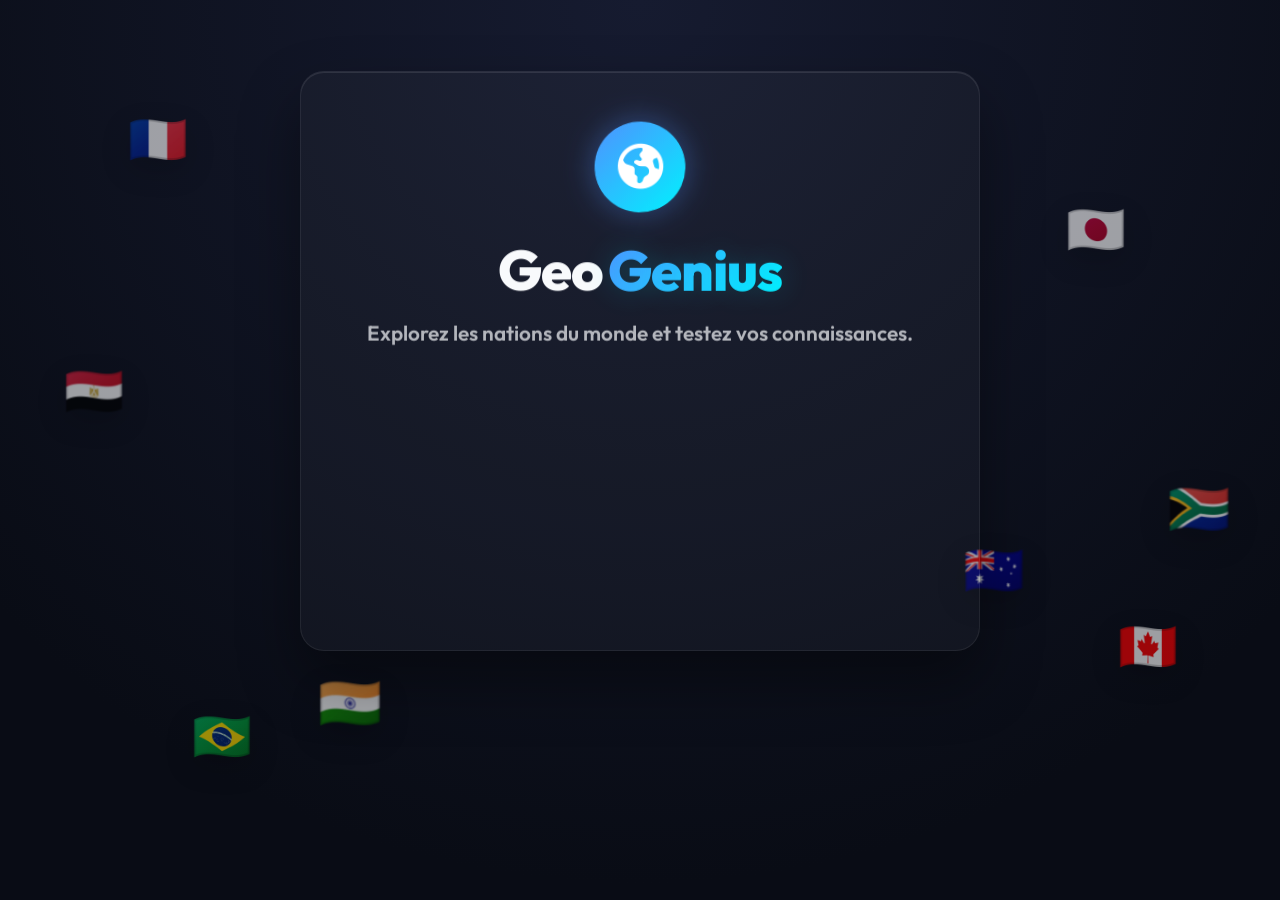
==== index.html @ ea53a260 "Apport" ====
<!DOCTYPE html>
<html lang="fr">
<head>
    <meta charset="UTF-8">
    <meta name="viewport" content="width=device-width, initial-scale=1.0">
    <title>GeoGenius - Culture Générale du Monde 🌍</title>
    <!-- Google Fonts - Outfit -->
    <link href="https://fonts.googleapis.com/css2?family=Outfit:wght@300;400;600;800&display=swap" rel="stylesheet">
    <!-- FontAwesome Icons -->
    <link rel="stylesheet" href="https://cdnjs.cloudflare.com/ajax/libs/font-awesome/6.4.0/css/all.min.css">
    <!-- Main Style -->
    <link rel="stylesheet" href="./index.css">
    <link rel="shortcut icon" href="./image.png" type="image/x-icon">
</head>
<body>
    <!-- Overlay de transition pour le changement de page -->
    <div class="transition-overlay"></div>

    <!-- Éléments d'arrière-plan interactifs (Drapeaux flottants animés) -->
    <div class="floating-elements" id="floating-elements">
        <div class="floating-item item-1">🇫🇷</div>
        <div class="floating-item item-2">🇯🇵</div>
        <div class="floating-item item-3">🇧🇷</div>
        <div class="floating-item item-4">🇨🇦</div>
        <div class="floating-item item-5">🇪🇬</div>
        <div class="floating-item item-6">🇦🇺</div>
        <div class="floating-item item-7">🇿🇦</div>
        <div class="floating-item item-8">🇮🇳</div>
    </div>

    <!-- Conteneur principal de la Landing Page -->
    <main class="landing-container">
        <div class="glass-card">
            <header class="logo-area">
                <div class="globe-icon">
                    <i class="fa-solid fa-earth-americas"></i>
                </div>
            </header>

            <section class="content-area">
                <h1 class="main-title" id="main-title">
                    <span class="word">Geo</span><span class="word highlight">Genius</span>
                </h1>
                <p class="tagline">Explorez les nations du monde et testez vos connaissances.</p>
                <p class="description">
                    Découvrez des informations clés sur tous les pays : capitales, populations, langues parlées, géographie et monnaies grâce à notre explorateur interactif et intuitif.
                </p>

                <!-- Points forts de l'application -->
                <div class="features-grid">
                    <div class="feature-item">
                        <i class="fa-solid fa-magnifying-glass"></i>
                        <span>Recherche Instantanée</span>
                    </div>
                    <div class="feature-item">
                        <i class="fa-solid fa-filter"></i>
                        <span>Filtres Intelligents</span>
                    </div>
                    <div class="feature-item">
                        <i class="fa-solid fa-expand"></i>
                        <span>Détails Immersifs</span>
                    </div>
                </div>

                <div class="cta-wrapper">
                    <button class="cta-button" id="start-btn">
                        <span>Commencer l'exploration</span>
                        <i class="fa-solid fa-circle-arrow-right"></i>
                    </button>
                </div>
            </section>
        </div>

        <!-- Footer de la Landing Page -->
        <footer class="landing-footer">
            <div class="footer-socials">
                <a href="https://wa.me/22990000000" target="_blank" class="social-link whatsapp" aria-label="WhatsApp">
                    <i class="fa-brands fa-whatsapp"></i>
                </a>
                <a href="https://facebook.com" target="_blank" class="social-link facebook" aria-label="Facebook">
                    <i class="fa-brands fa-facebook-f"></i>
                </a>
                <a href="https://instagram.com" target="_blank" class="social-link instagram" aria-label="Instagram">
                    <i class="fa-brands fa-instagram"></i>
                </a>
                <a href="mailto:caleb.kpanou@gmail.com" class="social-link gmail" aria-label="Gmail">
                    <i class="fa-regular fa-envelope"></i>
                </a>
            </div>
            <div class="footer-info">
                <span class="info-tag"><i class="fa-solid fa-database"></i> API REST Countries</span>
                <span class="info-tag"><i class="fa-solid fa-earth-americas"></i> 250 Pays</span>
                <span class="info-tag"><i class="fa-solid fa-code"></i> GSAP & Outfit Font</span>
            </div>
            <p class="copyright">Développé par Caleb Kpanou &copy; 2026</p>
        </footer>
    </main>

    <!-- GSAP Core Library -->
    <script src="https://cdnjs.cloudflare.com/ajax/libs/gsap/3.12.2/gsap.min.js"></script>
    <!-- Landing Page Logic -->
    <script src="./index.js"></script>
</body>
</html>
---- index.css ----
/* ==========================================================================
   VARIABLES & GRAPHIC SYSTEM
   ========================================================================== */
:root {
    --bg-dark: #090c15;
    --bg-light: #161b30;
    --primary: #4f91ff;
    --primary-glow: rgba(79, 145, 255, 0.4);
    --secondary: #00f2fe;
    --secondary-glow: rgba(0, 242, 254, 0.3);
    --text-main: #f8fafc;
    --text-muted: #94a3b8;
    --glass-bg: rgba(255, 255, 255, 0.03);
    --glass-border: rgba(255, 255, 255, 0.07);
    --glass-border-hover: rgba(255, 255, 255, 0.15);
    --radius-lg: 24px;
    --radius-md: 16px;
    --font-outfit: 'Outfit', sans-serif;
    --transition: all 0.4s cubic-bezier(0.16, 1, 0.3, 1);
}

/* ==========================================================================
   RESET & BASE STYLES
   ========================================================================== */
* {
    box-sizing: border-box;
    margin: 0;
    padding: 0;
    font-family: var(--font-outfit);
}

body {
    background: radial-gradient(circle at 50% 0%, var(--bg-light) 0%, var(--bg-dark) 80%);
    color: var(--text-main);
    min-height: 100vh;
    overflow-x: hidden;
    overflow-y: auto; /* Permet le défilement si le contenu dépasse */
    display: flex;
    justify-content: center;
    align-items: center;
    position: relative;
    padding: 60px 0;
}

/* ==========================================================================
   TRANSITION OVERLAY
   ========================================================================== */
.transition-overlay {
    position: fixed;
    top: 0;
    left: 0;
    width: 100%;
    height: 100%;
    background-color: var(--bg-dark);
    z-index: 9999;
    opacity: 0;
    pointer-events: none;
    transition: opacity 0.8s cubic-bezier(0.16, 1, 0.3, 1);
}

.transition-active .transition-overlay {
    opacity: 1;
    pointer-events: all;
}

/* ==========================================================================
   FLOATING ELEMENTS (FLAGS)
   ========================================================================== */
.floating-elements {
    position: absolute;
    top: 0;
    left: 0;
    width: 100%;
    height: 100%;
    overflow: hidden;
    pointer-events: none;
    z-index: 1;
}

.floating-item {
    position: absolute;
    font-size: 3rem;
    filter: drop-shadow(0 10px 15px rgba(0, 0, 0, 0.3));
    opacity: 0.7;
    will-change: transform;
}

/* Positionnement initial des différents drapeaux */
.item-1 { top: 12%; left: 10%; }
.item-2 { top: 22%; right: 12%; }
.item-3 { bottom: 15%; left: 15%; }
.item-4 { bottom: 25%; right: 8%; }
.item-5 { top: 40%; left: 5%; }
.item-6 { top: 60%; right: 20%; }
.item-7 { bottom: 40%; right: 4%; }
.item-8 { top: 75%; left: 25%; }

/* ==========================================================================
   GLASS CONTAINER & CARD
   ========================================================================== */
.landing-container {
    width: 90%;
    max-width: 680px;
    z-index: 10;
    will-change: transform, opacity;
}

.glass-card {
    background: var(--glass-bg);
    border: 1px solid var(--glass-border);
    backdrop-filter: blur(20px);
    -webkit-backdrop-filter: blur(20px);
    border-radius: var(--radius-lg);
    padding: 50px 40px;
    box-shadow: 0 30px 60px rgba(0, 0, 0, 0.4),
                inset 0 1px 0 rgba(255, 255, 255, 0.1);
    text-align: center;
    display: flex;
    flex-direction: column;
    align-items: center;
    gap: 30px;
}

/* Logo & Globe Icon */
.globe-icon {
    width: 90px;
    height: 90px;
    background: linear-gradient(135deg, var(--primary) 0%, var(--secondary) 100%);
    border-radius: 50%;
    display: flex;
    justify-content: center;
    align-items: center;
    font-size: 2.8rem;
    color: #fff;
    box-shadow: 0 0 30px var(--primary-glow);
    animation: pulseGlobe 4s ease-in-out infinite;
}

.globe-icon i {
    animation: rotateGlobe 20s linear infinite;
}

/* Titles & Text */
.main-title {
    font-size: 3.5rem;
    font-weight: 800;
    letter-spacing: -1px;
    line-height: 1.1;
    display: flex;
    justify-content: center;
    gap: 5px;
}

.word {
    display: inline-block;
}

.word.highlight {
    background: linear-gradient(135deg, var(--primary) 0%, var(--secondary) 100%);
    -webkit-background-clip: text;
    -webkit-text-fill-color: transparent;
    text-shadow: 0 0 30px rgba(0, 242, 254, 0.2);
}

.tagline {
    font-size: 1.3rem;
    font-weight: 600;
    color: var(--text-main);
    margin-top: 10px;
}

.description {
    font-size: 1rem;
    color: var(--text-muted);
    line-height: 1.6;
    max-width: 520px;
    margin-top: 8px;
}

/* Features Grid */
.features-grid {
    display: grid;
    grid-template-columns: repeat(3, 1fr);
    gap: 15px;
    width: 100%;
    margin: 15px 0;
}

.feature-item {
    background: rgba(255, 255, 255, 0.02);
    border: 1px solid var(--glass-border);
    border-radius: var(--radius-md);
    padding: 18px 10px;
    display: flex;
    flex-direction: column;
    align-items: center;
    gap: 12px;
    transition: var(--transition);
}

.feature-item:hover {
    background: rgba(255, 255, 255, 0.05);
    border-color: var(--glass-border-hover);
    transform: translateY(-5px);
}

.feature-item i {
    font-size: 1.4rem;
    color: var(--secondary);
}

.feature-item span {
    font-size: 0.85rem;
    font-weight: 600;
    color: var(--text-main);
}

/* CTA BUTTON */
.cta-wrapper {
    margin-top: 15px;
    width: 100%;
    display: flex;
    justify-content: center;
}

.cta-button {
    background: linear-gradient(135deg, var(--primary) 0%, #3b76e0 100%);
    border: none;
    border-radius: var(--radius-md);
    padding: 16px 40px;
    color: #fff;
    font-size: 1.1rem;
    font-weight: 600;
    cursor: pointer;
    display: flex;
    align-items: center;
    gap: 12px;
    box-shadow: 0 10px 25px rgba(79, 145, 255, 0.35),
                0 0 1px rgba(255, 255, 255, 0.5) inset;
    transition: var(--transition);
    position: relative;
    overflow: hidden;
}

.cta-button::before {
    content: '';
    position: absolute;
    top: 0;
    left: -100%;
    width: 100%;
    height: 100%;
    background: linear-gradient(90deg, transparent, rgba(255, 255, 255, 0.2), transparent);
    transition: 0.5s;
}

.cta-button:hover::before {
    left: 100%;
}

.cta-button:hover {
    transform: translateY(-3px) scale(1.02);
    box-shadow: 0 15px 30px rgba(79, 145, 255, 0.5);
    background: linear-gradient(135deg, #5b9bff 0%, var(--primary) 100%);
}

.cta-button:active {
    transform: translateY(-1px);
}

.cta-button i {
    font-size: 1.2rem;
    transition: transform 0.3s ease;
}

.cta-button:hover i {
    transform: translateX(5px);
}

/* ==========================================================================
   ANIMATIONS
   ========================================================================== */
@keyframes rotateGlobe {
    from { transform: rotate(0deg); }
    to { transform: rotate(360deg); }
}

@keyframes pulseGlobe {
    0%, 100% {
        box-shadow: 0 0 30px rgba(79, 145, 255, 0.4);
        transform: scale(1);
    }
    50% {
        box-shadow: 0 0 45px rgba(0, 242, 254, 0.6);
        transform: scale(1.03);
    }
}

/* ==========================================================================
   RESPONSIVE DESIGN (PHONE & TABLET)
   ========================================================================== */
@media (max-width: 768px) {
    body {
        overflow-y: auto; /* Permet le défilement sur les petits écrans au besoin */
    }

    .glass-card {
        padding: 40px 25px;
        gap: 25px;
    }

    .main-title {
        font-size: 2.8rem;
    }

    .tagline {
        font-size: 1.15rem;
    }

    .description {
        font-size: 0.95rem;
    }

    .features-grid {
        grid-template-columns: repeat(3, 1fr);
        gap: 10px;
    }

    .feature-item {
        padding: 14px 6px;
    }

    .feature-item i {
        font-size: 1.2rem;
    }

    .feature-item span {
        font-size: 0.75rem;
    }

    .floating-item {
        font-size: 2.2rem;
    }
}

@media (max-width: 480px) {
    .main-title {
        font-size: 2.3rem;
    }

    .features-grid {
        grid-template-columns: 1fr; /* Une seule colonne sur tout petit écran */
        gap: 12px;
    }

    .feature-item {
        flex-direction: row;
        justify-content: flex-start;
        padding: 12px 20px;
        gap: 15px;
    }

    .feature-item i {
        font-size: 1.3rem;
    }

    .feature-item span {
        font-size: 0.9rem;
    }

    .cta-button {
        width: 100%;
        justify-content: center;
        padding: 14px 25px;
        font-size: 1rem;
    }

    .floating-item {
        font-size: 1.8rem;
    }

    /* Masque certains drapeaux sur téléphone pour éviter le fouillis */
    .item-5, .item-6, .item-7, .item-8 {
        display: none;
    }
}

/* ==========================================================================
   LANDING FOOTER
   ========================================================================== */
.landing-footer {
    width: 100%;
    margin-top: 40px;
    display: flex;
    flex-direction: column;
    align-items: center;
    gap: 20px;
    will-change: transform, opacity;
}

.footer-socials {
    display: flex;
    justify-content: center;
    gap: 20px;
}

.social-link {
    width: 48px;
    height: 48px;
    background: rgba(255, 255, 255, 0.03);
    border: 1px solid var(--glass-border);
    border-radius: 50%;
    display: flex;
    justify-content: center;
    align-items: center;
    font-size: 1.3rem;
    color: var(--text-muted);
    text-decoration: none;
    transition: var(--transition);
}

/* WhatsApp colors */
.social-link.whatsapp:hover {
    background: #25d366;
    color: #fff;
    border-color: #25d366;
    box-shadow: 0 0 20px rgba(37, 211, 102, 0.4);
    transform: translateY(-4px);
}

/* Facebook colors */
.social-link.facebook:hover {
    background: #1877f2;
    color: #fff;
    border-color: #1877f2;
    box-shadow: 0 0 20px rgba(24, 119, 242, 0.4);
    transform: translateY(-4px);
}

/* Instagram colors */
.social-link.instagram:hover {
    background: linear-gradient(45deg, #f09433 0%, #e6683c 25%, #dc2743 50%, #cc2366 75%, #bc1888 100%);
    color: #fff;
    border-color: transparent;
    box-shadow: 0 0 20px rgba(220, 39, 67, 0.4);
    transform: translateY(-4px);
}

/* Gmail colors */
.social-link.gmail:hover {
    background: #ea4335;
    color: #fff;
    border-color: #ea4335;
    box-shadow: 0 0 20px rgba(234, 67, 53, 0.4);
    transform: translateY(-4px);
}

.footer-info {
    display: flex;
    justify-content: center;
    gap: 15px;
    flex-wrap: wrap;
}

.info-tag {
    font-size: 0.85rem;
    color: var(--text-muted);
    background: rgba(255, 255, 255, 0.02);
    border: 1px solid var(--glass-border);
    padding: 6px 14px;
    border-radius: 20px;
    display: inline-flex;
    align-items: center;
    gap: 6px;
}

.info-tag i {
    font-size: 0.85rem;
}

.copyright {
    font-size: 0.85rem;
    color: #556075;
    letter-spacing: 0.5px;
}
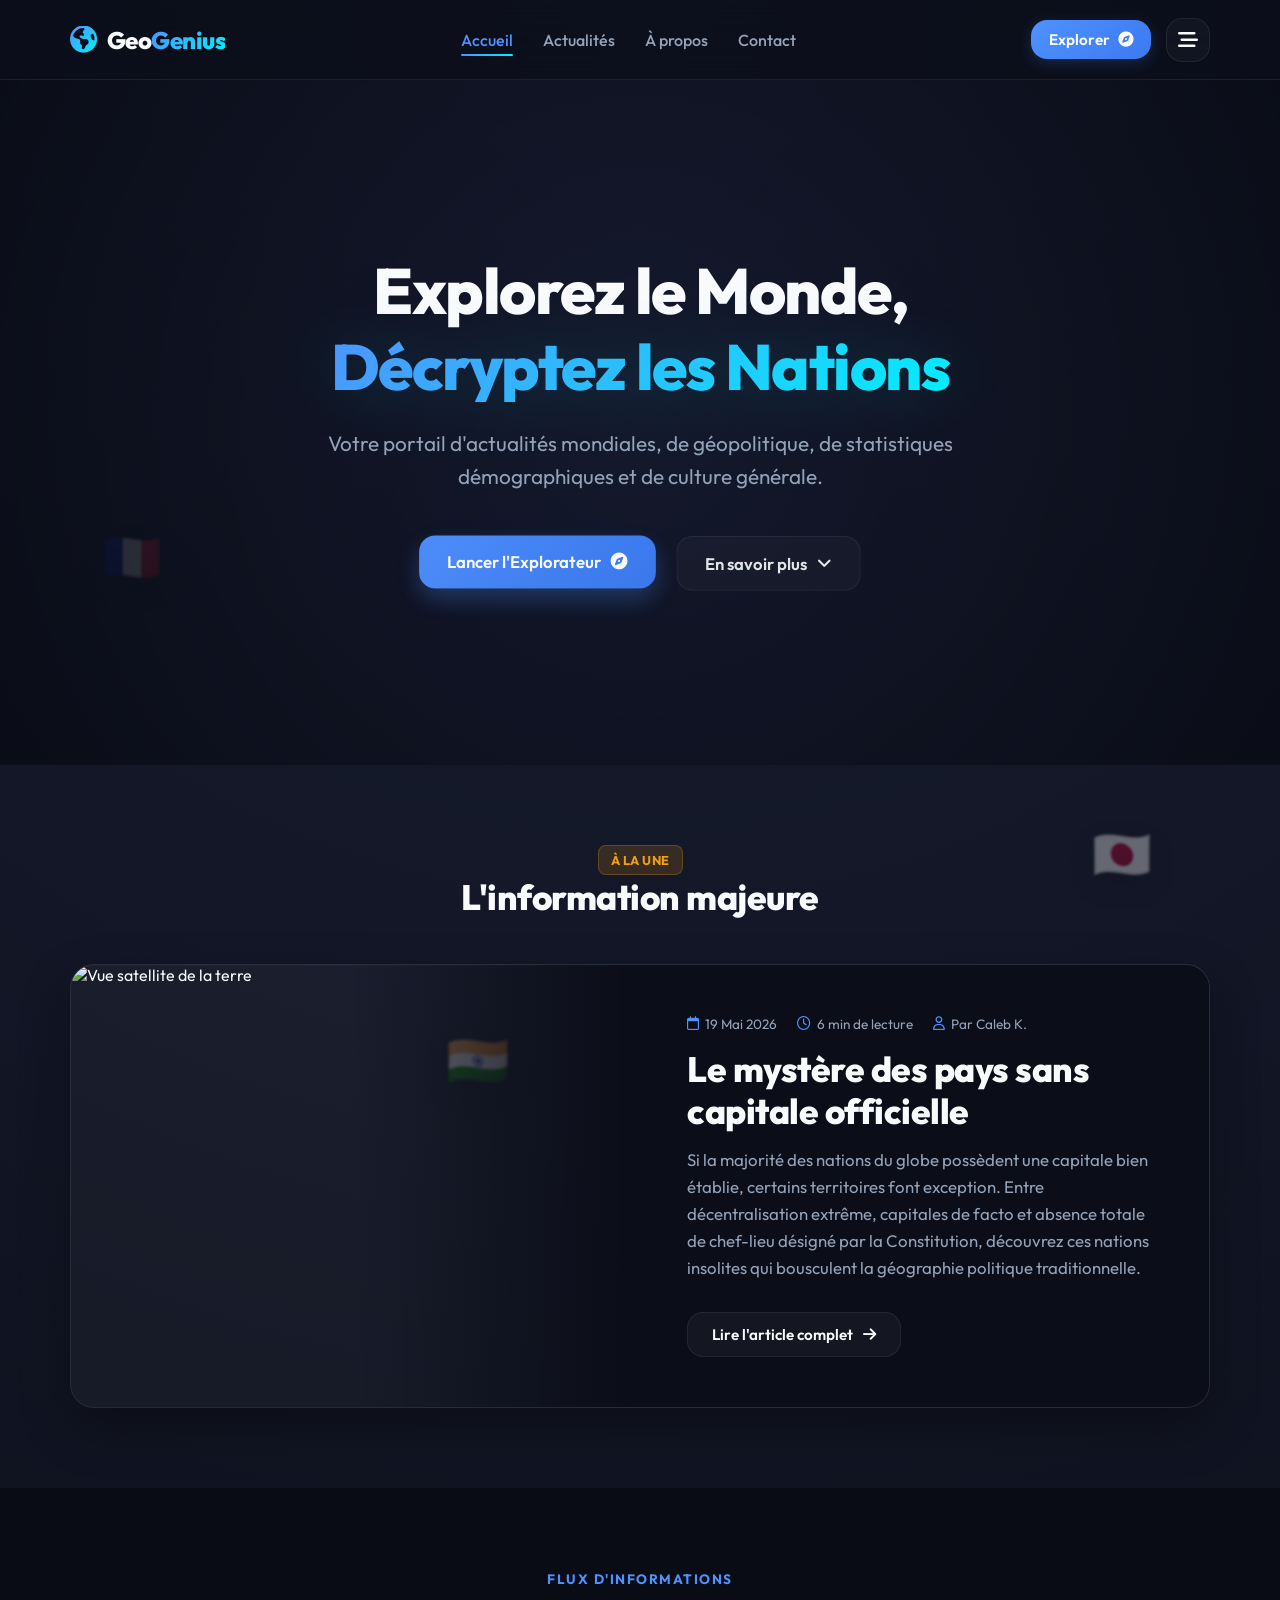
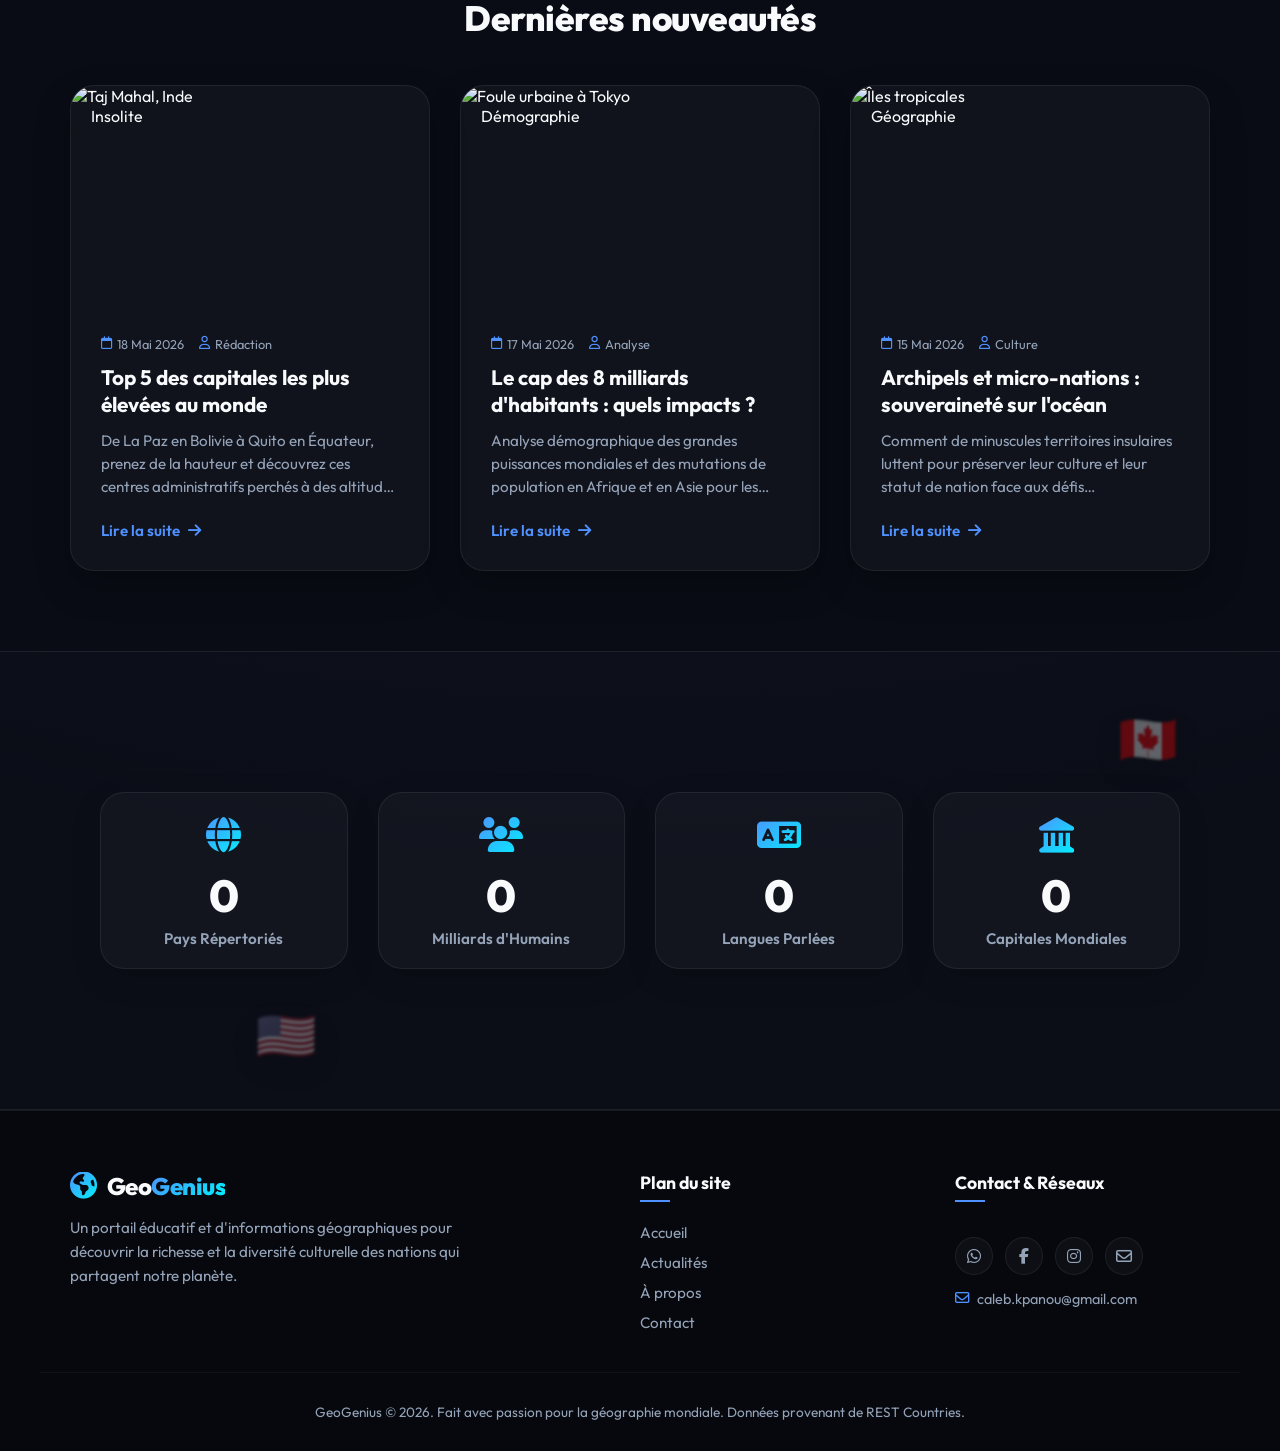
==== commit 94995182: "Une autre pour les pages nouvelles" ====
--- a/index.html
+++ b/index.html
@@ -1,104 +1,309 @@
 <!DOCTYPE html>
 <html lang="fr">
+
 <head>
     <meta charset="UTF-8">
     <meta name="viewport" content="width=device-width, initial-scale=1.0">
-    <title>GeoGenius - Culture Générale du Monde 🌍</title>
+    <title>GeoGenius - Portail d'Information & Culture du Monde 🌍</title>
     <!-- Google Fonts - Outfit -->
-    <link href="https://fonts.googleapis.com/css2?family=Outfit:wght@300;400;600;800&display=swap" rel="stylesheet">
+    <link href="https://fonts.googleapis.com/css2?family=Outfit:wght@300;400;600;700;800&display=swap" rel="stylesheet">
     <!-- FontAwesome Icons -->
     <link rel="stylesheet" href="https://cdnjs.cloudflare.com/ajax/libs/font-awesome/6.4.0/css/all.min.css">
-    <!-- Main Style -->
+    <!-- Style main -->
     <link rel="stylesheet" href="./index.css">
     <link rel="shortcut icon" href="./image.png" type="image/x-icon">
 </head>
+
 <body>
-    <!-- Overlay de transition pour le changement de page -->
+    <!-- Transition Overlay -->
     <div class="transition-overlay"></div>
 
-    <!-- Éléments d'arrière-plan interactifs (Drapeaux flottants animés) -->
-    <div class="floating-elements" id="floating-elements">
-        <div class="floating-item item-1">🇫🇷</div>
-        <div class="floating-item item-2">🇯🇵</div>
-        <div class="floating-item item-3">🇧🇷</div>
-        <div class="floating-item item-4">🇨🇦</div>
-        <div class="floating-item item-5">🇪🇬</div>
-        <div class="floating-item item-6">🇦🇺</div>
-        <div class="floating-item item-7">🇿🇦</div>
-        <div class="floating-item item-8">🇮🇳</div>
+    <!-- Header bar -->
+    <header class="main-header">
+        <div class="header-container">
+            <a href="index.html" class="logo">
+                <i class="fa-solid fa-earth-americas"></i>
+                <span>Geo<span>Genius</span></span>
+            </a>
+            
+            <nav class="desktop-nav">
+                <a href="index.html" class="nav-link active">Accueil</a>
+                <a href="news.html" class="nav-link">Actualités</a>
+                <a href="about.html" class="nav-link">À propos</a>
+                <a href="contact.html" class="nav-link">Contact</a>
+            </nav>
+
+            <div class="header-actions">
+                <a href="countriesExplorer.html" class="action-btn">
+                    <span>Explorer</span>
+                    <i class="fa-solid fa-compass"></i>
+                </a>
+                <button class="menu-trigger" id="menu-open" aria-label="Ouvrir le menu">
+                    <i class="fa-solid fa-bars-staggered"></i>
+                </button>
+            </div>
+        </div>
+    </header>
+
+    <!-- Menu Drawer (Table des Matières) -->
+    <div class="menu-drawer" id="menu-drawer">
+        <div class="drawer-overlay" id="drawer-overlay"></div>
+        <div class="drawer-content">
+            <div class="drawer-header">
+                <div class="drawer-logo">
+                    <i class="fa-solid fa-earth-americas"></i>
+                    <span>GeoGenius</span>
+                </div>
+                <button class="drawer-close" id="menu-close" aria-label="Fermer le menu">
+                    <i class="fa-solid fa-xmark"></i>
+                </button>
+            </div>
+
+            <nav class="drawer-nav">
+                <div class="nav-section">
+                    <h3><i class="fa-solid fa-folder-open"></i> Catégories d'informations</h3>
+                    <ul>
+                        <li><a href="news.html"><i class="fa-regular fa-newspaper"></i> Actualités / Blog</a></li>
+                        <li><a href="news.html?cat=analyses"><i class="fa-solid fa-chart-line"></i> Analyses & Chroniques</a></li>
+                        <li><a href="countriesExplorer.html"><i class="fa-solid fa-map-location-dot"></i> Médiathèque (Pays & Drapeaux)</a></li>
+                        <li><a href="news.html?cat=evenements"><i class="fa-regular fa-calendar-days"></i> Événements mondiaux</a></li>
+                    </ul>
+                </div>
+
+                <div class="nav-section">
+                    <h3><i class="fa-solid fa-users-gear"></i> À propos & Identité</h3>
+                    <ul>
+                        <li><a href="about.html"><i class="fa-regular fa-address-card"></i> Qui sommes-nous ?</a></li>
+                        <li><a href="about.html#mission"><i class="fa-solid fa-bullseye"></i> Notre Mission</a></li>
+                        <li><a href="about.html#organisation"><i class="fa-solid fa-sitemap"></i> Notre Organisation</a></li>
+                    </ul>
+                </div>
+
+                <div class="nav-section">
+                    <h3><i class="fa-solid fa-envelope-open-text"></i> Contact & Partenariats</h3>
+                    <ul>
+                        <li><a href="contact.html"><i class="fa-solid fa-pen-to-square"></i> Nous Contacter</a></li>
+                        <li><a href="contact.html#sponsors"><i class="fa-solid fa-handshake"></i> Devenir Partenaire</a></li>
+                    </ul>
+                </div>
+            </nav>
+
+            <div class="drawer-footer">
+                <p>GeoGenius © 2026. Tous droits réservés.</p>
+            </div>
+        </div>
     </div>
 
-    <!-- Conteneur principal de la Landing Page -->
-    <main class="landing-container">
-        <div class="glass-card">
-            <header class="logo-area">
-                <div class="globe-icon">
+    <!-- Background animél (Drapeaux flottants) -->
+    <div class="floating-flags" id="floating-flags">
+        <div class="flag-item">🇫🇷</div>
+        <div class="flag-item">🇯🇵</div>
+        <div class="flag-item">🇧🇷</div>
+        <div class="flag-item">🇨🇦</div>
+        <div class="flag-item">🇪🇬</div>
+        <div class="flag-item">🇺🇸</div>
+        <div class="flag-item">🇿🇦</div>
+        <div class="flag-item">🇮🇳</div>
+    </div>
+
+    <!-- Main Content -->
+    <main class="page-content">
+        <!-- Section Héros -->
+        <section class="hero-section">
+            <div class="hero-overlay"></div>
+            <div class="hero-content">
+                <h1 class="hero-title" id="hero-title">
+                    <span class="text-slide">Explorez le Monde,</span>
+                    <span class="text-slide highlight">Décryptez les Nations</span>
+                </h1>
+                <p class="hero-subtitle">Votre portail d'actualités mondiales, de géopolitique, de statistiques démographiques et de culture générale.</p>
+                <div class="hero-ctas">
+                    <a href="countriesExplorer.html" class="hero-btn primary-btn">
+                        <span>Lancer l'Explorateur</span>
+                        <i class="fa-solid fa-compass"></i>
+                    </a>
+                    <a href="#featured-section" class="hero-btn secondary-btn">
+                        <span>En savoir plus</span>
+                        <i class="fa-solid fa-angle-down"></i>
+                    </a>
+                </div>
+            </div>
+        </section>
+
+        <!-- Section La Une -->
+        <section class="featured-section" id="featured-section">
+            <div class="section-container">
+                <div class="section-header">
+                    <span class="category-badge warning">À la une</span>
+                    <h2>L'information majeure</h2>
+                </div>
+
+                <div class="featured-card">
+                    <div class="featured-img-wrapper">
+                        <div class="featured-gradient"></div>
+                        <img src="https://images.unsplash.com/photo-1451187580459-43490279c0fa?q=80&w=800&auto=format&fit=crop" alt="Vue satellite de la terre" class="featured-image">
+                    </div>
+                    <div class="featured-info">
+                        <div class="meta-row">
+                            <span class="meta-item"><i class="fa-regular fa-calendar"></i> 19 Mai 2026</span>
+                            <span class="meta-item"><i class="fa-regular fa-clock"></i> 6 min de lecture</span>
+                            <span class="meta-item author"><i class="fa-regular fa-user"></i> Par Caleb K.</span>
+                        </div>
+                        <h3>Le mystère des pays sans capitale officielle</h3>
+                        <p class="summary">
+                            Si la majorité des nations du globe possèdent une capitale bien établie, certains territoires font exception. Entre décentralisation extrême, capitales de facto et absence totale de chef-lieu désigné par la Constitution, découvrez ces nations insolites qui bousculent la géographie politique traditionnelle.
+                        </p>
+                        <a href="news.html?id=1" class="read-more-btn">
+                            <span>Lire l'article complet</span>
+                            <i class="fa-solid fa-arrow-right"></i>
+                        </a>
+                    </div>
+                </div>
+            </div>
+        </section>
+
+        <!-- Flux des dernières nouveautés (Grille d'articles) -->
+        <section class="news-grid-section">
+            <div class="section-container">
+                <div class="section-header">
+                    <span class="section-subtitle">Flux d'informations</span>
+                    <h2>Dernières nouveautés</h2>
+                </div>
+
+                <div class="news-grid">
+                    <!-- Article 1 -->
+                    <article class="news-card">
+                        <div class="card-img-wrapper">
+                            <span class="card-badge info">Insolite</span>
+                            <img src="https://images.unsplash.com/photo-1548013146-72479768bada?q=80&w=500&auto=format&fit=crop" alt="Taj Mahal, Inde" class="card-image">
+                        </div>
+                        <div class="card-body">
+                            <div class="card-meta">
+                                <span><i class="fa-regular fa-calendar"></i> 18 Mai 2026</span>
+                                <span><i class="fa-regular fa-user"></i> Rédaction</span>
+                            </div>
+                            <h4>Top 5 des capitales les plus élevées au monde</h4>
+                            <p class="card-excerpt">De La Paz en Bolivie à Quito en Équateur, prenez de la hauteur et découvrez ces centres administratifs perchés à des altitudes record.</p>
+                            <a href="news.html?id=2" class="card-link">Lire la suite <i class="fa-solid fa-arrow-right"></i></a>
+                        </div>
+                    </article>
+
+                    <!-- Article 2 -->
+                    <article class="news-card">
+                        <div class="card-img-wrapper">
+                            <span class="card-badge success">Démographie</span>
+                            <img src="https://images.unsplash.com/photo-1444703686981-a3abbc4d4fe3?q=80&w=500&auto=format&fit=crop" alt="Foule urbaine à Tokyo" class="card-image">
+                        </div>
+                        <div class="card-body">
+                            <div class="card-meta">
+                                <span><i class="fa-regular fa-calendar"></i> 17 Mai 2026</span>
+                                <span><i class="fa-regular fa-user"></i> Analyse</span>
+                            </div>
+                            <h4>Le cap des 8 milliards d'habitants : quels impacts ?</h4>
+                            <p class="card-excerpt">Analyse démographique des grandes puissances mondiales et des mutations de population en Afrique et en Asie pour les décennies à venir.</p>
+                            <a href="news.html?id=3" class="card-link">Lire la suite <i class="fa-solid fa-arrow-right"></i></a>
+                        </div>
+                    </article>
+
+                    <!-- Article 3 -->
+                    <article class="news-card">
+                        <div class="card-img-wrapper">
+                            <span class="card-badge primary">Géographie</span>
+                            <img src="https://images.unsplash.com/photo-1507525428034-b723cf961d3e?q=80&w=500&auto=format&fit=crop" alt="Îles tropicales" class="card-image">
+                        </div>
+                        <div class="card-body">
+                            <div class="card-meta">
+                                <span><i class="fa-regular fa-calendar"></i> 15 Mai 2026</span>
+                                <span><i class="fa-regular fa-user"></i> Culture</span>
+                            </div>
+                            <h4>Archipels et micro-nations : souveraineté sur l'océan</h4>
+                            <p class="card-excerpt">Comment de minuscules territoires insulaires luttent pour préserver leur culture et leur statut de nation face aux défis environnementaux modernes.</p>
+                            <a href="news.html?id=4" class="card-link">Lire la suite <i class="fa-solid fa-arrow-right"></i></a>
+                        </div>
+                    </article>
+                </div>
+            </div>
+        </section>
+
+        <!-- Bloc Chiffres Clés -->
+        <section class="stats-section">
+            <div class="section-container">
+                <div class="stats-grid">
+                    <div class="stat-box">
+                        <div class="stat-icon"><i class="fa-solid fa-globe"></i></div>
+                        <div class="stat-number" data-target="250">0</div>
+                        <div class="stat-label">Pays Répertoriés</div>
+                    </div>
+                    <div class="stat-box">
+                        <div class="stat-icon"><i class="fa-solid fa-users"></i></div>
+                        <div class="stat-number" data-target="80">0</div>
+                        <div class="stat-label">Milliards d'Humains</div>
+                    </div>
+                    <div class="stat-box">
+                        <div class="stat-icon"><i class="fa-solid fa-language"></i></div>
+                        <div class="stat-number" data-target="7000">0</div>
+                        <div class="stat-label">Langues Parlées</div>
+                    </div>
+                    <div class="stat-box">
+                        <div class="stat-icon"><i class="fa-solid fa-landmark"></i></div>
+                        <div class="stat-number" data-target="195">0</div>
+                        <div class="stat-label">Capitales Mondiales</div>
+                    </div>
+                </div>
+            </div>
+        </section>
+    </main>
+
+    <!-- Footer -->
+    <footer class="site-footer">
+        <div class="footer-container">
+            <div class="footer-brand">
+                <a href="index.html" class="logo">
                     <i class="fa-solid fa-earth-americas"></i>
-                </div>
-            </header>
-
-            <section class="content-area">
-                <h1 class="main-title" id="main-title">
-                    <span class="word">Geo</span><span class="word highlight">Genius</span>
-                </h1>
-                <p class="tagline">Explorez les nations du monde et testez vos connaissances.</p>
-                <p class="description">
-                    Découvrez des informations clés sur tous les pays : capitales, populations, langues parlées, géographie et monnaies grâce à notre explorateur interactif et intuitif.
-                </p>
-
-                <!-- Points forts de l'application -->
-                <div class="features-grid">
-                    <div class="feature-item">
-                        <i class="fa-solid fa-magnifying-glass"></i>
-                        <span>Recherche Instantanée</span>
-                    </div>
-                    <div class="feature-item">
-                        <i class="fa-solid fa-filter"></i>
-                        <span>Filtres Intelligents</span>
-                    </div>
-                    <div class="feature-item">
-                        <i class="fa-solid fa-expand"></i>
-                        <span>Détails Immersifs</span>
-                    </div>
-                </div>
-
-                <div class="cta-wrapper">
-                    <button class="cta-button" id="start-btn">
-                        <span>Commencer l'exploration</span>
-                        <i class="fa-solid fa-circle-arrow-right"></i>
-                    </button>
-                </div>
-            </section>
+                    <span>Geo<span>Genius</span></span>
+                </a>
+                <p>Un portail éducatif et d'informations géographiques pour découvrir la richesse et la diversité culturelle des nations qui partagent notre planète.</p>
+            </div>
+            
+            <div class="footer-links">
+                <h4>Plan du site</h4>
+                <ul>
+                    <li><a href="index.html">Accueil</a></li>
+                    <li><a href="news.html">Actualités</a></li>
+                    <li><a href="about.html">À propos</a></li>
+                    <li><a href="contact.html">Contact</a></li>
+                </ul>
+            </div>
+
+            <div class="footer-contact">
+                <h4>Contact & Réseaux</h4>
+                <div class="footer-socials">
+                    <a href="https://wa.me/22990000000" target="_blank" class="social-link whatsapp" aria-label="WhatsApp">
+                        <i class="fa-brands fa-whatsapp"></i>
+                    </a>
+                    <a href="https://facebook.com" target="_blank" class="social-link facebook" aria-label="Facebook">
+                        <i class="fa-brands fa-facebook-f"></i>
+                    </a>
+                    <a href="https://instagram.com" target="_blank" class="social-link instagram" aria-label="Instagram">
+                        <i class="fa-brands fa-instagram"></i>
+                    </a>
+                    <a href="mailto:caleb.kpanou@gmail.com" class="social-link gmail" aria-label="Gmail">
+                        <i class="fa-regular fa-envelope"></i>
+                    </a>
+                </div>
+                <p class="email-display"><i class="fa-regular fa-envelope"></i> caleb.kpanou@gmail.com</p>
+            </div>
         </div>
-
-        <!-- Footer de la Landing Page -->
-        <footer class="landing-footer">
-            <div class="footer-socials">
-                <a href="https://wa.me/22990000000" target="_blank" class="social-link whatsapp" aria-label="WhatsApp">
-                    <i class="fa-brands fa-whatsapp"></i>
-                </a>
-                <a href="https://facebook.com" target="_blank" class="social-link facebook" aria-label="Facebook">
-                    <i class="fa-brands fa-facebook-f"></i>
-                </a>
-                <a href="https://instagram.com" target="_blank" class="social-link instagram" aria-label="Instagram">
-                    <i class="fa-brands fa-instagram"></i>
-                </a>
-                <a href="mailto:caleb.kpanou@gmail.com" class="social-link gmail" aria-label="Gmail">
-                    <i class="fa-regular fa-envelope"></i>
-                </a>
-            </div>
-            <div class="footer-info">
-                <span class="info-tag"><i class="fa-solid fa-database"></i> API REST Countries</span>
-                <span class="info-tag"><i class="fa-solid fa-earth-americas"></i> 250 Pays</span>
-                <span class="info-tag"><i class="fa-solid fa-code"></i> GSAP & Outfit Font</span>
-            </div>
-            <p class="copyright">Développé par Caleb Kpanou &copy; 2026</p>
-        </footer>
-    </main>
+        <div class="footer-bottom">
+            <p>GeoGenius © 2026. Fait avec passion pour la géographie mondiale. Données provenant de REST Countries.</p>
+        </div>
+    </footer>
 
     <!-- GSAP Core Library -->
     <script src="https://cdnjs.cloudflare.com/ajax/libs/gsap/3.12.2/gsap.min.js"></script>
-    <!-- Landing Page Logic -->
+    <script src="https://cdnjs.cloudflare.com/ajax/libs/gsap/3.12.2/ScrollTrigger.min.js"></script>
+    <!-- Code JavaScript principal -->
     <script src="./index.js"></script>
 </body>
-</html>
+
+</html>
--- a/index.css
+++ b/index.css
@@ -15,8 +15,10 @@
     --glass-border-hover: rgba(255, 255, 255, 0.15);
     --radius-lg: 24px;
     --radius-md: 16px;
+    --radius-sm: 8px;
     --font-outfit: 'Outfit', sans-serif;
     --transition: all 0.4s cubic-bezier(0.16, 1, 0.3, 1);
+    --header-height: 80px;
 }
 
 /* ==========================================================================
@@ -29,17 +31,36 @@
     font-family: var(--font-outfit);
 }
 
+html {
+    scroll-behavior: smooth;
+}
+
 body {
-    background: radial-gradient(circle at 50% 0%, var(--bg-light) 0%, var(--bg-dark) 80%);
+    background-color: var(--bg-dark);
+    background-image: radial-gradient(circle at 50% 0%, var(--bg-light) 0%, var(--bg-dark) 80%);
     color: var(--text-main);
     min-height: 100vh;
     overflow-x: hidden;
-    overflow-y: auto; /* Permet le défilement si le contenu dépasse */
-    display: flex;
-    justify-content: center;
-    align-items: center;
+    overflow-y: auto;
     position: relative;
-    padding: 60px 0;
+}
+
+/* Scrollbar personnalisée */
+::-webkit-scrollbar {
+    width: 8px;
+}
+
+::-webkit-scrollbar-track {
+    background: var(--bg-dark);
+}
+
+::-webkit-scrollbar-thumb {
+    background: rgba(255, 255, 255, 0.1);
+    border-radius: 4px;
+}
+
+::-webkit-scrollbar-thumb:hover {
+    background: var(--primary);
 }
 
 /* ==========================================================================
@@ -52,10 +73,10 @@
     width: 100%;
     height: 100%;
     background-color: var(--bg-dark);
-    z-index: 9999;
+    z-index: 99999;
     opacity: 0;
     pointer-events: none;
-    transition: opacity 0.8s cubic-bezier(0.16, 1, 0.3, 1);
+    transition: opacity 0.6s cubic-bezier(0.16, 1, 0.3, 1);
 }
 
 .transition-active .transition-overlay {
@@ -64,9 +85,318 @@
 }
 
 /* ==========================================================================
-   FLOATING ELEMENTS (FLAGS)
-   ========================================================================== */
-.floating-elements {
+   MAIN HEADER
+   ========================================================================== */
+.main-header {
+    position: fixed;
+    top: 0;
+    left: 0;
+    width: 100%;
+    height: var(--header-height);
+    background: rgba(9, 12, 21, 0.7);
+    backdrop-filter: blur(20px);
+    -webkit-backdrop-filter: blur(20px);
+    border-bottom: 1px solid var(--glass-border);
+    z-index: 1000;
+    transition: var(--transition);
+}
+
+.header-container {
+    max-width: 1200px;
+    height: 100%;
+    margin: 0 auto;
+    padding: 0 30px;
+    display: flex;
+    justify-content: space-between;
+    align-items: center;
+}
+
+/* Logo */
+.logo {
+    display: flex;
+    align-items: center;
+    gap: 10px;
+    text-decoration: none;
+    font-size: 1.5rem;
+    font-weight: 800;
+    color: var(--text-main);
+    letter-spacing: -0.5px;
+}
+
+.logo i {
+    background: linear-gradient(135deg, var(--primary) 0%, var(--secondary) 100%);
+    -webkit-background-clip: text;
+    -webkit-text-fill-color: transparent;
+    font-size: 1.7rem;
+}
+
+.logo span span {
+    background: linear-gradient(135deg, var(--primary) 0%, var(--secondary) 100%);
+    -webkit-background-clip: text;
+    -webkit-text-fill-color: transparent;
+}
+
+/* Desktop Nav */
+.desktop-nav {
+    display: flex;
+    gap: 30px;
+    align-items: center;
+}
+
+.nav-link {
+    text-decoration: none;
+    color: var(--text-muted);
+    font-weight: 500;
+    font-size: 1rem;
+    transition: var(--transition);
+    position: relative;
+    padding: 6px 0;
+}
+
+.nav-link:hover {
+    color: var(--text-main);
+}
+
+.nav-link.active {
+    color: var(--primary);
+}
+
+.nav-link.active::after {
+    content: '';
+    position: absolute;
+    bottom: 0;
+    left: 0;
+    width: 100%;
+    height: 2px;
+    background: linear-gradient(135deg, var(--primary) 0%, var(--secondary) 100%);
+    border-radius: 2px;
+}
+
+/* Header Actions */
+.header-actions {
+    display: flex;
+    align-items: center;
+    gap: 15px;
+}
+
+.action-btn {
+    text-decoration: none;
+    display: inline-flex;
+    align-items: center;
+    gap: 8px;
+    padding: 10px 18px;
+    background: linear-gradient(135deg, var(--primary) 0%, #3b7af0 100%);
+    color: #fff;
+    font-weight: 600;
+    border-radius: var(--radius-md);
+    border: none;
+    box-shadow: 0 4px 15px rgba(79, 145, 255, 0.2);
+    transition: var(--transition);
+    font-size: 0.95rem;
+    cursor: pointer;
+}
+
+.action-btn:hover {
+    transform: translateY(-2px);
+    box-shadow: 0 8px 25px rgba(79, 145, 255, 0.4);
+}
+
+.menu-trigger {
+    width: 44px;
+    height: 44px;
+    border-radius: var(--radius-md);
+    background: var(--glass-bg);
+    border: 1px solid var(--glass-border);
+    color: var(--text-main);
+    font-size: 1.25rem;
+    cursor: pointer;
+    display: flex;
+    justify-content: center;
+    align-items: center;
+    transition: var(--transition);
+}
+
+.menu-trigger:hover {
+    background: rgba(255, 255, 255, 0.08);
+    border-color: var(--glass-border-hover);
+    color: var(--primary);
+    transform: scale(1.05);
+}
+
+/* ==========================================================================
+   MENU DRAWER (TABLE DES MATIÈRES)
+   ========================================================================== */
+.menu-drawer {
+    position: fixed;
+    top: 0;
+    left: 0;
+    width: 100%;
+    height: 100%;
+    z-index: 2000;
+    visibility: hidden;
+    transition: visibility 0.4s;
+}
+
+.menu-drawer.open {
+    visibility: visible;
+}
+
+.drawer-overlay {
+    position: absolute;
+    top: 0;
+    left: 0;
+    width: 100%;
+    height: 100%;
+    background: rgba(5, 7, 13, 0.8);
+    backdrop-filter: blur(8px);
+    opacity: 0;
+    transition: opacity 0.4s cubic-bezier(0.16, 1, 0.3, 1);
+}
+
+.menu-drawer.open .drawer-overlay {
+    opacity: 1;
+}
+
+.drawer-content {
+    position: absolute;
+    top: 0;
+    right: 0;
+    width: 420px;
+    max-width: 85%;
+    height: 100%;
+    background: #0b0d18;
+    border-left: 1px solid var(--glass-border);
+    box-shadow: -15px 0 40px rgba(0, 0, 0, 0.6);
+    padding: 40px;
+    display: flex;
+    flex-direction: column;
+    justify-content: space-between;
+    transform: translateX(100%);
+    transition: transform 0.4s cubic-bezier(0.16, 1, 0.3, 1);
+}
+
+.menu-drawer.open .drawer-content {
+    transform: translateX(0);
+}
+
+.drawer-header {
+    display: flex;
+    justify-content: space-between;
+    align-items: center;
+    margin-bottom: 40px;
+}
+
+.drawer-logo {
+    display: flex;
+    align-items: center;
+    gap: 10px;
+    font-size: 1.4rem;
+    font-weight: 800;
+}
+
+.drawer-logo i {
+    color: var(--primary);
+}
+
+.drawer-close {
+    width: 36px;
+    height: 36px;
+    border-radius: 50%;
+    background: rgba(255, 255, 255, 0.04);
+    border: 1px solid var(--glass-border);
+    color: var(--text-main);
+    font-size: 0.95rem;
+    cursor: pointer;
+    display: flex;
+    justify-content: center;
+    align-items: center;
+    transition: var(--transition);
+}
+
+.drawer-close:hover {
+    background: rgba(255, 255, 255, 0.1);
+    transform: rotate(90deg);
+    border-color: var(--glass-border-hover);
+}
+
+/* Drawer Nav links */
+.drawer-nav {
+    display: flex;
+    flex-direction: column;
+    gap: 30px;
+    flex-grow: 1;
+    overflow-y: auto;
+    padding-right: 10px;
+}
+
+.nav-section h3 {
+    font-size: 0.85rem;
+    font-weight: 700;
+    color: var(--text-muted);
+    text-transform: uppercase;
+    letter-spacing: 1px;
+    margin-bottom: 12px;
+    display: flex;
+    align-items: center;
+    gap: 8px;
+}
+
+.nav-section h3 i {
+    color: var(--primary);
+}
+
+.nav-section ul {
+    list-style: none;
+}
+
+.nav-section ul li {
+    margin-bottom: 8px;
+}
+
+.nav-section ul li a {
+    text-decoration: none;
+    color: var(--text-main);
+    font-size: 1.05rem;
+    font-weight: 500;
+    display: flex;
+    align-items: center;
+    gap: 12px;
+    padding: 10px 14px;
+    border-radius: var(--radius-md);
+    background: rgba(255, 255, 255, 0.01);
+    border: 1px solid transparent;
+    transition: var(--transition);
+}
+
+.nav-section ul li a i {
+    color: var(--text-muted);
+    font-size: 0.95rem;
+    transition: var(--transition);
+}
+
+.nav-section ul li a:hover {
+    background: rgba(255, 255, 255, 0.04);
+    border-color: var(--glass-border);
+    color: var(--primary);
+    padding-left: 20px;
+}
+
+.nav-section ul li a:hover i {
+    color: var(--primary);
+}
+
+.drawer-footer {
+    padding-top: 30px;
+    border-top: 1px solid var(--glass-border);
+    font-size: 0.85rem;
+    color: var(--text-muted);
+    text-align: center;
+}
+
+/* ==========================================================================
+   FLOATING FLAGS BACKGROUND
+   ========================================================================== */
+.floating-flags {
     position: absolute;
     top: 0;
     left: 0;
@@ -77,409 +407,670 @@
     z-index: 1;
 }
 
-.floating-item {
+.flag-item {
     position: absolute;
     font-size: 3rem;
-    filter: drop-shadow(0 10px 15px rgba(0, 0, 0, 0.3));
-    opacity: 0.7;
+    filter: drop-shadow(0 10px 15px rgba(0, 0, 0, 0.3)) blur(1px);
+    opacity: 0.35;
     will-change: transform;
 }
 
-/* Positionnement initial des différents drapeaux */
-.item-1 { top: 12%; left: 10%; }
-.item-2 { top: 22%; right: 12%; }
-.item-3 { bottom: 15%; left: 15%; }
-.item-4 { bottom: 25%; right: 8%; }
-.item-5 { top: 40%; left: 5%; }
-.item-6 { top: 60%; right: 20%; }
-.item-7 { bottom: 40%; right: 4%; }
-.item-8 { top: 75%; left: 25%; }
-
-/* ==========================================================================
-   GLASS CONTAINER & CARD
-   ========================================================================== */
-.landing-container {
-    width: 90%;
-    max-width: 680px;
+/* Positionnements */
+.flag-item:nth-child(1) { top: 15%; left: 8%; }
+.flag-item:nth-child(2) { top: 25%; right: 10%; }
+.flag-item:nth-child(3) { top: 55%; left: 5%; }
+.flag-item:nth-child(4) { top: 75%; right: 8%; }
+.flag-item:nth-child(5) { top: 40%; right: 25%; }
+.flag-item:nth-child(6) { top: 85%; left: 20%; }
+.flag-item:nth-child(7) { top: 62%; right: 40%; }
+.flag-item:nth-child(8) { top: 32%; left: 35%; }
+
+/* ==========================================================================
+   PAGE LAYOUT & SECTIONS
+   ========================================================================== */
+.page-content {
+    margin-top: var(--header-height);
+    position: relative;
     z-index: 10;
-    will-change: transform, opacity;
-}
-
-.glass-card {
-    background: var(--glass-bg);
-    border: 1px solid var(--glass-border);
-    backdrop-filter: blur(20px);
-    -webkit-backdrop-filter: blur(20px);
-    border-radius: var(--radius-lg);
-    padding: 50px 40px;
-    box-shadow: 0 30px 60px rgba(0, 0, 0, 0.4),
-                inset 0 1px 0 rgba(255, 255, 255, 0.1);
+}
+
+.section-container {
+    max-width: 1200px;
+    margin: 0 auto;
+    padding: 80px 30px;
+}
+
+.section-header {
+    margin-bottom: 45px;
     text-align: center;
+}
+
+.section-header h2 {
+    font-size: 2.2rem;
+    font-weight: 800;
+    color: var(--text-main);
+    letter-spacing: -0.5px;
+}
+
+.section-subtitle {
+    font-size: 0.85rem;
+    font-weight: 700;
+    color: var(--primary);
+    text-transform: uppercase;
+    letter-spacing: 1.5px;
+    display: inline-block;
+    margin-bottom: 8px;
+}
+
+/* Badges */
+.category-badge {
+    display: inline-block;
+    padding: 6px 12px;
+    border-radius: var(--radius-sm);
+    font-size: 0.8rem;
+    font-weight: 700;
+    text-transform: uppercase;
+    letter-spacing: 0.5px;
+}
+
+.category-badge.warning {
+    background: rgba(245, 158, 11, 0.15);
+    color: #f59e0b;
+    border: 1px solid rgba(245, 158, 11, 0.25);
+}
+
+.category-badge.info {
+    background: rgba(6, 182, 212, 0.15);
+    color: #06b6d4;
+    border: 1px solid rgba(6, 182, 212, 0.25);
+}
+
+.category-badge.success {
+    background: rgba(16, 185, 129, 0.15);
+    color: #10b981;
+    border: 1px solid rgba(16, 185, 129, 0.25);
+}
+
+.category-badge.primary {
+    background: rgba(79, 145, 255, 0.15);
+    color: var(--primary);
+    border: 1px solid rgba(79, 145, 255, 0.25);
+}
+
+/* ==========================================================================
+   HERO SECTION
+   ========================================================================== */
+.hero-section {
+    position: relative;
+    min-height: calc(85vh - var(--header-height));
+    display: flex;
+    align-items: center;
+    justify-content: center;
+    padding: 60px 30px;
+    text-align: center;
+    overflow: hidden;
+}
+
+.hero-overlay {
+    position: absolute;
+    top: 0;
+    left: 0;
+    width: 100%;
+    height: 100%;
+    background: radial-gradient(circle at 50% 50%, rgba(22, 27, 48, 0.3) 0%, rgba(9, 12, 21, 0.8) 100%);
+    z-index: 1;
+}
+
+.hero-content {
+    position: relative;
+    z-index: 10;
+    max-width: 850px;
+}
+
+.hero-title {
+    font-size: 4rem;
+    font-weight: 800;
+    line-height: 1.1;
+    letter-spacing: -1.5px;
+    margin-bottom: 25px;
     display: flex;
     flex-direction: column;
-    align-items: center;
-    gap: 30px;
-}
-
-/* Logo & Globe Icon */
-.globe-icon {
-    width: 90px;
-    height: 90px;
-    background: linear-gradient(135deg, var(--primary) 0%, var(--secondary) 100%);
-    border-radius: 50%;
-    display: flex;
-    justify-content: center;
-    align-items: center;
-    font-size: 2.8rem;
-    color: #fff;
-    box-shadow: 0 0 30px var(--primary-glow);
-    animation: pulseGlobe 4s ease-in-out infinite;
-}
-
-.globe-icon i {
-    animation: rotateGlobe 20s linear infinite;
-}
-
-/* Titles & Text */
-.main-title {
-    font-size: 3.5rem;
-    font-weight: 800;
-    letter-spacing: -1px;
-    line-height: 1.1;
-    display: flex;
-    justify-content: center;
     gap: 5px;
 }
 
-.word {
-    display: inline-block;
-}
-
-.word.highlight {
+.hero-title .text-slide.highlight {
     background: linear-gradient(135deg, var(--primary) 0%, var(--secondary) 100%);
     -webkit-background-clip: text;
     -webkit-text-fill-color: transparent;
-    text-shadow: 0 0 30px rgba(0, 242, 254, 0.2);
-}
-
-.tagline {
+    filter: drop-shadow(0 0 30px rgba(0, 242, 254, 0.15));
+}
+
+.hero-subtitle {
     font-size: 1.3rem;
+    color: var(--text-muted);
+    line-height: 1.6;
+    max-width: 680px;
+    margin: 0 auto 40px auto;
+    font-weight: 400;
+}
+
+.hero-ctas {
+    display: flex;
+    justify-content: center;
+    align-items: center;
+    gap: 20px;
+}
+
+.hero-btn {
+    text-decoration: none;
+    padding: 16px 28px;
+    border-radius: var(--radius-md);
     font-weight: 600;
-    color: var(--text-main);
-    margin-top: 10px;
-}
-
-.description {
-    font-size: 1rem;
+    font-size: 1.05rem;
+    display: inline-flex;
+    align-items: center;
+    gap: 10px;
+    transition: var(--transition);
+}
+
+.hero-btn.primary-btn {
+    background: linear-gradient(135deg, var(--primary) 0%, #3b7af0 100%);
+    color: #fff;
+    box-shadow: 0 10px 25px rgba(79, 145, 255, 0.3);
+}
+
+.hero-btn.primary-btn:hover {
+    transform: translateY(-3px);
+    box-shadow: 0 15px 35px rgba(79, 145, 255, 0.5);
+}
+
+.hero-btn.secondary-btn {
+    background: var(--glass-bg);
+    border: 1px solid var(--glass-border);
+    color: var(--text-main);
+}
+
+.hero-btn.secondary-btn:hover {
+    background: rgba(255, 255, 255, 0.08);
+    border-color: var(--glass-border-hover);
+    transform: translateY(-2px);
+}
+
+/* ==========================================================================
+   LA UNE / FEATURED SECTION
+   ========================================================================== */
+.featured-section {
+    background: rgba(255, 255, 255, 0.01);
+}
+
+.featured-card {
+    background: var(--glass-bg);
+    border: 1px solid var(--glass-border);
+    border-radius: var(--radius-lg);
+    overflow: hidden;
+    display: flex;
+    box-shadow: 0 20px 50px rgba(0, 0, 0, 0.3), inset 0 1px 0 rgba(255, 255, 255, 0.03);
+    min-height: 420px;
+    transition: var(--transition);
+}
+
+.featured-card:hover {
+    border-color: var(--glass-border-hover);
+    box-shadow: 0 30px 60px rgba(0, 0, 0, 0.45);
+}
+
+.featured-img-wrapper {
+    flex: 1.2;
+    position: relative;
+    min-height: 350px;
+    overflow: hidden;
+}
+
+.featured-gradient {
+    position: absolute;
+    top: 0;
+    left: 0;
+    width: 100%;
+    height: 100%;
+    background: linear-gradient(to right, transparent 50%, #0b0d18 100%);
+    z-index: 2;
+}
+
+.featured-image {
+    width: 100%;
+    height: 100%;
+    object-fit: cover;
+    transition: transform 0.8s ease;
+}
+
+.featured-card:hover .featured-image {
+    transform: scale(1.05);
+}
+
+.featured-info {
+    flex: 1;
+    padding: 50px;
+    display: flex;
+    flex-direction: column;
+    justify-content: center;
+    align-items: flex-start;
+    gap: 15px;
+    z-index: 10;
+    background: #0b0d18;
+}
+
+.meta-row {
+    display: flex;
+    flex-wrap: wrap;
+    gap: 20px;
+    font-size: 0.85rem;
+    color: var(--text-muted);
+}
+
+.meta-item {
+    display: flex;
+    align-items: center;
+    gap: 6px;
+}
+
+.meta-item i {
+    color: var(--primary);
+}
+
+.featured-info h3 {
+    font-size: 2.2rem;
+    font-weight: 800;
+    line-height: 1.2;
+    color: var(--text-main);
+    letter-spacing: -0.5px;
+}
+
+.featured-info p.summary {
+    font-size: 1.05rem;
     color: var(--text-muted);
     line-height: 1.6;
-    max-width: 520px;
-    margin-top: 8px;
-}
-
-/* Features Grid */
-.features-grid {
+}
+
+.read-more-btn {
+    margin-top: 15px;
+    text-decoration: none;
+    display: inline-flex;
+    align-items: center;
+    gap: 10px;
+    padding: 12px 24px;
+    background: rgba(255, 255, 255, 0.04);
+    border: 1px solid var(--glass-border);
+    border-radius: var(--radius-md);
+    color: var(--text-main);
+    font-weight: 600;
+    font-size: 0.95rem;
+    transition: var(--transition);
+}
+
+.read-more-btn:hover {
+    background: var(--primary);
+    color: #fff;
+    border-color: var(--primary);
+    transform: translateX(5px);
+    box-shadow: 0 5px 15px rgba(79, 145, 255, 0.3);
+}
+
+/* ==========================================================================
+   GRILLE D'ARTICLES (LATEST NEWS)
+   ========================================================================== */
+.news-grid-section {
+    background-color: var(--bg-dark);
+}
+
+.news-grid {
     display: grid;
     grid-template-columns: repeat(3, 1fr);
+    gap: 30px;
+}
+
+.news-card {
+    background: var(--glass-bg);
+    border: 1px solid var(--glass-border);
+    border-radius: var(--radius-lg);
+    overflow: hidden;
+    display: flex;
+    flex-direction: column;
+    box-shadow: 0 15px 35px rgba(0, 0, 0, 0.25);
+    transition: var(--transition);
+}
+
+.news-card:hover {
+    border-color: var(--glass-border-hover);
+    transform: translateY(-8px);
+    box-shadow: 0 25px 50px rgba(0, 0, 0, 0.4);
+}
+
+.card-img-wrapper {
+    position: relative;
+    height: 220px;
+    overflow: hidden;
+}
+
+.card-badge {
+    position: absolute;
+    top: 20px;
+    left: 20px;
+    z-index: 10;
+}
+
+.card-image {
+    width: 100%;
+    height: 100%;
+    object-fit: cover;
+    transition: transform 0.6s ease;
+}
+
+.news-card:hover .card-image {
+    transform: scale(1.05);
+}
+
+.card-body {
+    padding: 30px;
+    display: flex;
+    flex-direction: column;
+    gap: 12px;
+    flex-grow: 1;
+}
+
+.card-meta {
+    display: flex;
     gap: 15px;
-    width: 100%;
-    margin: 15px 0;
-}
-
-.feature-item {
-    background: rgba(255, 255, 255, 0.02);
+    font-size: 0.8rem;
+    color: var(--text-muted);
+}
+
+.card-meta span {
+    display: flex;
+    align-items: center;
+    gap: 5px;
+}
+
+.card-meta i {
+    color: var(--primary);
+}
+
+.card-body h4 {
+    font-size: 1.3rem;
+    font-weight: 700;
+    line-height: 1.3;
+    color: var(--text-main);
+    display: -webkit-box;
+    -webkit-line-clamp: 2;
+    -webkit-box-orient: vertical;
+    overflow: hidden;
+    height: 3.4rem;
+}
+
+.card-excerpt {
+    font-size: 0.95rem;
+    color: var(--text-muted);
+    line-height: 1.5;
+    display: -webkit-box;
+    -webkit-line-clamp: 3;
+    -webkit-box-orient: vertical;
+    overflow: hidden;
+    margin-bottom: 10px;
+    flex-grow: 1;
+}
+
+.card-link {
+    text-decoration: none;
+    color: var(--primary);
+    font-weight: 600;
+    font-size: 0.95rem;
+    display: inline-flex;
+    align-items: center;
+    gap: 8px;
+    transition: var(--transition);
+    margin-top: auto;
+}
+
+.news-card:hover .card-link {
+    color: var(--secondary);
+}
+
+.news-card:hover .card-link i {
+    transform: translateX(4px);
+}
+
+/* ==========================================================================
+   STATS SECTION (CHIFFRES CLÉS)
+   ========================================================================== */
+.stats-section {
+    background: rgba(255, 255, 255, 0.01);
+    border-top: 1px solid var(--glass-border);
+    border-bottom: 1px solid var(--glass-border);
+    position: relative;
+    padding: 60px 0;
+}
+
+.stats-grid {
+    display: grid;
+    grid-template-columns: repeat(4, 1fr);
+    gap: 30px;
+    max-width: 1200px;
+    margin: 0 auto;
+    padding: 0 30px;
+}
+
+.stat-box {
+    text-align: center;
+    padding: 20px;
+    background: var(--glass-bg);
     border: 1px solid var(--glass-border);
-    border-radius: var(--radius-md);
-    padding: 18px 10px;
+    border-radius: var(--radius-lg);
+    box-shadow: 0 10px 30px rgba(0, 0, 0, 0.15);
+    transition: var(--transition);
+}
+
+.stat-box:hover {
+    border-color: var(--glass-border-hover);
+    transform: translateY(-4px);
+}
+
+.stat-icon {
+    font-size: 2.2rem;
+    margin-bottom: 10px;
+    background: linear-gradient(135deg, var(--primary) 0%, var(--secondary) 100%);
+    -webkit-background-clip: text;
+    -webkit-text-fill-color: transparent;
+    display: inline-block;
+}
+
+.stat-number {
+    font-size: 2.8rem;
+    font-weight: 800;
+    color: var(--text-main);
+    margin-bottom: 5px;
+}
+
+.stat-label {
+    font-size: 0.95rem;
+    color: var(--text-muted);
+    font-weight: 600;
+}
+
+/* ==========================================================================
+   FOOTER (RÉORGANISÉ PREMIUM)
+   ========================================================================== */
+.site-footer {
+    background: #06080e;
+    border-top: 1px solid var(--glass-border);
+    padding-top: 60px;
+}
+
+.footer-container {
+    max-width: 1200px;
+    margin: 0 auto;
+    padding: 0 30px 40px 30px;
+    display: grid;
+    grid-template-columns: 2fr 1fr 1fr;
+    gap: 60px;
+}
+
+.footer-brand {
     display: flex;
     flex-direction: column;
-    align-items: center;
-    gap: 12px;
-    transition: var(--transition);
-}
-
-.feature-item:hover {
-    background: rgba(255, 255, 255, 0.05);
-    border-color: var(--glass-border-hover);
-    transform: translateY(-5px);
-}
-
-.feature-item i {
-    font-size: 1.4rem;
-    color: var(--secondary);
-}
-
-.feature-item span {
-    font-size: 0.85rem;
-    font-weight: 600;
-    color: var(--text-main);
-}
-
-/* CTA BUTTON */
-.cta-wrapper {
-    margin-top: 15px;
-    width: 100%;
-    display: flex;
-    justify-content: center;
-}
-
-.cta-button {
-    background: linear-gradient(135deg, var(--primary) 0%, #3b76e0 100%);
-    border: none;
-    border-radius: var(--radius-md);
-    padding: 16px 40px;
-    color: #fff;
+    gap: 15px;
+}
+
+.footer-brand p {
+    color: var(--text-muted);
+    line-height: 1.6;
+    font-size: 0.95rem;
+    max-width: 440px;
+}
+
+.footer-links h4, .footer-contact h4 {
     font-size: 1.1rem;
-    font-weight: 600;
-    cursor: pointer;
-    display: flex;
-    align-items: center;
-    gap: 12px;
-    box-shadow: 0 10px 25px rgba(79, 145, 255, 0.35),
-                0 0 1px rgba(255, 255, 255, 0.5) inset;
-    transition: var(--transition);
+    font-weight: 700;
+    color: var(--text-main);
+    margin-bottom: 20px;
     position: relative;
-    overflow: hidden;
-}
-
-.cta-button::before {
+    padding-bottom: 8px;
+}
+
+.footer-links h4::after, .footer-contact h4::after {
     content: '';
     position: absolute;
-    top: 0;
-    left: -100%;
-    width: 100%;
-    height: 100%;
-    background: linear-gradient(90deg, transparent, rgba(255, 255, 255, 0.2), transparent);
-    transition: 0.5s;
-}
-
-.cta-button:hover::before {
-    left: 100%;
-}
-
-.cta-button:hover {
-    transform: translateY(-3px) scale(1.02);
-    box-shadow: 0 15px 30px rgba(79, 145, 255, 0.5);
-    background: linear-gradient(135deg, #5b9bff 0%, var(--primary) 100%);
-}
-
-.cta-button:active {
-    transform: translateY(-1px);
-}
-
-.cta-button i {
-    font-size: 1.2rem;
-    transition: transform 0.3s ease;
-}
-
-.cta-button:hover i {
-    transform: translateX(5px);
-}
-
-/* ==========================================================================
-   ANIMATIONS
-   ========================================================================== */
-@keyframes rotateGlobe {
-    from { transform: rotate(0deg); }
-    to { transform: rotate(360deg); }
-}
-
-@keyframes pulseGlobe {
-    0%, 100% {
-        box-shadow: 0 0 30px rgba(79, 145, 255, 0.4);
-        transform: scale(1);
-    }
-    50% {
-        box-shadow: 0 0 45px rgba(0, 242, 254, 0.6);
-        transform: scale(1.03);
-    }
-}
-
-/* ==========================================================================
-   RESPONSIVE DESIGN (PHONE & TABLET)
-   ========================================================================== */
-@media (max-width: 768px) {
-    body {
-        overflow-y: auto; /* Permet le défilement sur les petits écrans au besoin */
-    }
-
-    .glass-card {
-        padding: 40px 25px;
-        gap: 25px;
-    }
-
-    .main-title {
-        font-size: 2.8rem;
-    }
-
-    .tagline {
-        font-size: 1.15rem;
-    }
-
-    .description {
-        font-size: 0.95rem;
-    }
-
-    .features-grid {
-        grid-template-columns: repeat(3, 1fr);
-        gap: 10px;
-    }
-
-    .feature-item {
-        padding: 14px 6px;
-    }
-
-    .feature-item i {
-        font-size: 1.2rem;
-    }
-
-    .feature-item span {
-        font-size: 0.75rem;
-    }
-
-    .floating-item {
-        font-size: 2.2rem;
-    }
-}
-
-@media (max-width: 480px) {
-    .main-title {
-        font-size: 2.3rem;
-    }
-
-    .features-grid {
-        grid-template-columns: 1fr; /* Une seule colonne sur tout petit écran */
-        gap: 12px;
-    }
-
-    .feature-item {
-        flex-direction: row;
-        justify-content: flex-start;
-        padding: 12px 20px;
-        gap: 15px;
-    }
-
-    .feature-item i {
-        font-size: 1.3rem;
-    }
-
-    .feature-item span {
-        font-size: 0.9rem;
-    }
-
-    .cta-button {
-        width: 100%;
-        justify-content: center;
-        padding: 14px 25px;
-        font-size: 1rem;
-    }
-
-    .floating-item {
-        font-size: 1.8rem;
-    }
-
-    /* Masque certains drapeaux sur téléphone pour éviter le fouillis */
-    .item-5, .item-6, .item-7, .item-8 {
-        display: none;
-    }
-}
-
-/* ==========================================================================
-   LANDING FOOTER
-   ========================================================================== */
-.landing-footer {
-    width: 100%;
-    margin-top: 40px;
+    bottom: 0;
+    left: 0;
+    width: 30px;
+    height: 2px;
+    background: var(--primary);
+}
+
+.footer-links ul {
+    list-style: none;
     display: flex;
     flex-direction: column;
-    align-items: center;
-    gap: 20px;
-    will-change: transform, opacity;
-}
-
-.footer-socials {
-    display: flex;
-    justify-content: center;
-    gap: 20px;
-}
-
-.social-link {
-    width: 48px;
-    height: 48px;
+    gap: 10px;
+}
+
+.footer-links ul li a {
+    text-decoration: none;
+    color: var(--text-muted);
+    font-size: 0.95rem;
+    transition: var(--transition);
+}
+
+.footer-links ul li a:hover {
+    color: var(--primary);
+    padding-left: 6px;
+}
+
+.footer-contact {
+    display: flex;
+    flex-direction: column;
+    gap: 15px;
+}
+
+.footer-contact .footer-socials {
+    display: flex;
+    gap: 12px;
+}
+
+.footer-socials .social-link {
+    width: 38px;
+    height: 38px;
+    border-radius: 50%;
     background: rgba(255, 255, 255, 0.03);
     border: 1px solid var(--glass-border);
-    border-radius: 50%;
+    color: var(--text-muted);
     display: flex;
     justify-content: center;
     align-items: center;
-    font-size: 1.3rem;
-    color: var(--text-muted);
     text-decoration: none;
-    transition: var(--transition);
-}
-
-/* WhatsApp colors */
-.social-link.whatsapp:hover {
-    background: #25d366;
-    color: #fff;
-    border-color: #25d366;
-    box-shadow: 0 0 20px rgba(37, 211, 102, 0.4);
-    transform: translateY(-4px);
-}
-
-/* Facebook colors */
-.social-link.facebook:hover {
-    background: #1877f2;
-    color: #fff;
-    border-color: #1877f2;
-    box-shadow: 0 0 20px rgba(24, 119, 242, 0.4);
-    transform: translateY(-4px);
-}
-
-/* Instagram colors */
-.social-link.instagram:hover {
-    background: linear-gradient(45deg, #f09433 0%, #e6683c 25%, #dc2743 50%, #cc2366 75%, #bc1888 100%);
-    color: #fff;
-    border-color: transparent;
-    box-shadow: 0 0 20px rgba(220, 39, 67, 0.4);
-    transform: translateY(-4px);
-}
-
-/* Gmail colors */
-.social-link.gmail:hover {
-    background: #ea4335;
-    color: #fff;
-    border-color: #ea4335;
-    box-shadow: 0 0 20px rgba(234, 67, 53, 0.4);
-    transform: translateY(-4px);
-}
-
-.footer-info {
-    display: flex;
-    justify-content: center;
-    gap: 15px;
-    flex-wrap: wrap;
-}
-
-.info-tag {
+    font-size: 1rem;
+    transition: var(--transition);
+}
+
+.social-link.whatsapp:hover { background: #25D366; color: #fff; border-color: #25D366; box-shadow: 0 0 15px rgba(37, 211, 102, 0.4); }
+.social-link.facebook:hover { background: #1877F2; color: #fff; border-color: #1877F2; box-shadow: 0 0 15px rgba(24, 119, 242, 0.4); }
+.social-link.instagram:hover { background: linear-gradient(45deg, #f09433 0%, #e6683c 25%, #dc2743 50%, #cc2366 75%, #bc1888 100%); color: #fff; border-color: #dc2743; box-shadow: 0 0 15px rgba(220, 39, 67, 0.4); }
+.social-link.gmail:hover { background: #EA4335; color: #fff; border-color: #EA4335; box-shadow: 0 0 15px rgba(234, 67, 53, 0.4); }
+
+.email-display {
+    font-size: 0.9rem;
+    color: var(--text-muted);
+    display: flex;
+    align-items: center;
+    gap: 8px;
+}
+
+.email-display i {
+    color: var(--primary);
+}
+
+.footer-bottom {
+    max-width: 1200px;
+    margin: 0 auto;
+    padding: 30px;
+    border-top: 1px solid rgba(255, 255, 255, 0.04);
+    text-align: center;
     font-size: 0.85rem;
     color: var(--text-muted);
-    background: rgba(255, 255, 255, 0.02);
-    border: 1px solid var(--glass-border);
-    padding: 6px 14px;
-    border-radius: 20px;
-    display: inline-flex;
-    align-items: center;
-    gap: 6px;
-}
-
-.info-tag i {
-    font-size: 0.85rem;
-}
-
-.copyright {
-    font-size: 0.85rem;
-    color: #556075;
-    letter-spacing: 0.5px;
-}
-
+}
+
+/* ==========================================================================
+   RESPONSIVE DESIGN
+   ========================================================================== */
+@media (max-width: 1024px) {
+    .featured-card {
+        flex-direction: column;
+    }
+    
+    .featured-img-wrapper {
+        min-height: 280px;
+    }
+    
+    .featured-gradient {
+        background: linear-gradient(to bottom, transparent 40%, #0b0d18 100%);
+    }
+    
+    .featured-info {
+        padding: 40px;
+        background: #0b0d18;
+    }
+    
+    .news-grid {
+        grid-template-columns: repeat(2, 1fr);
+    }
+    
+    .stats-grid {
+        grid-template-columns: repeat(2, 1fr);
+    }
+}
+
+@media (max-width: 768px) {
+    .desktop-nav {
+        display: none;
+    }
+    
+    .hero-title {
+        font-size: 2.8rem;
+    }
+    
+    .hero-subtitle {
+        font-size: 1.1rem;
+    }
+    
+    .footer-container {
+        grid-template-columns: 1fr;
+        gap: 40px;
+    }
+    
+    .stats-grid {
+        gap: 15px;
+    }
+    
+    .news-grid {
+        grid-template-columns: 1fr;
+        gap: 20px;
+    }
+}
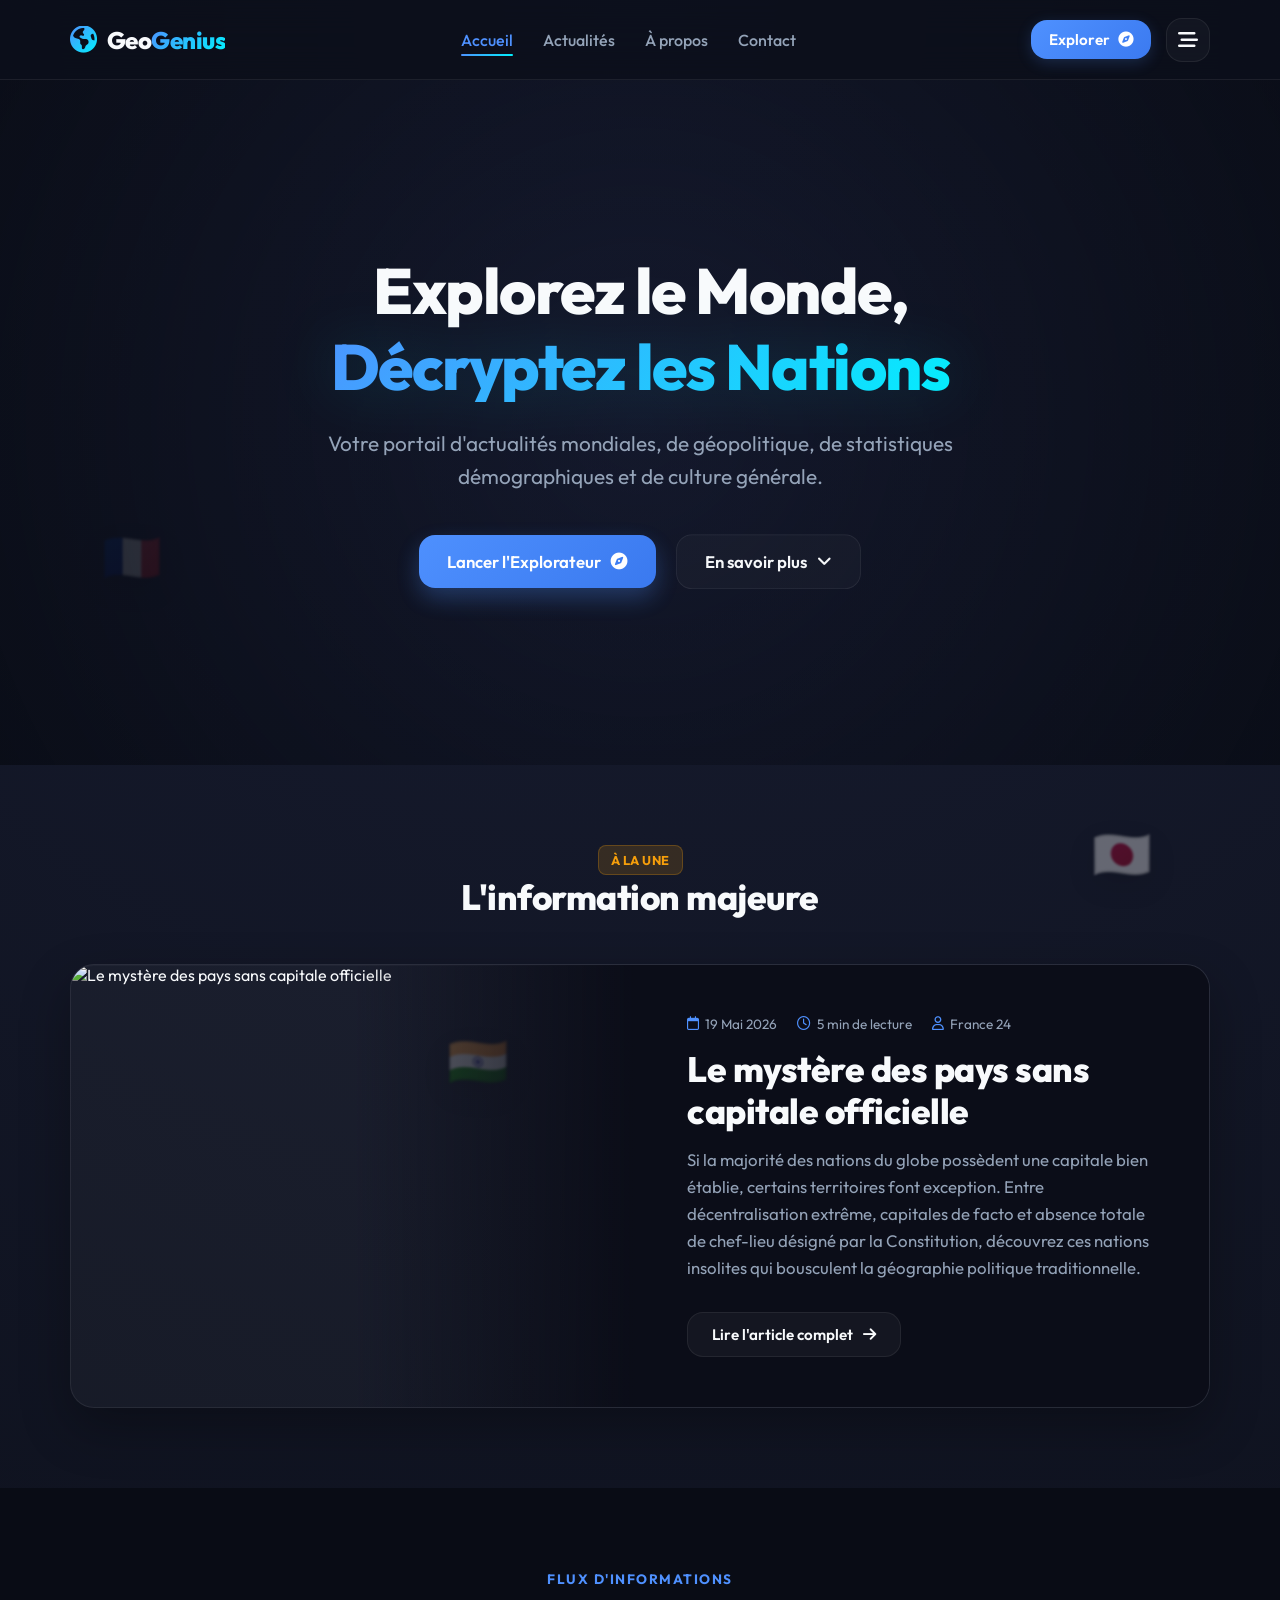
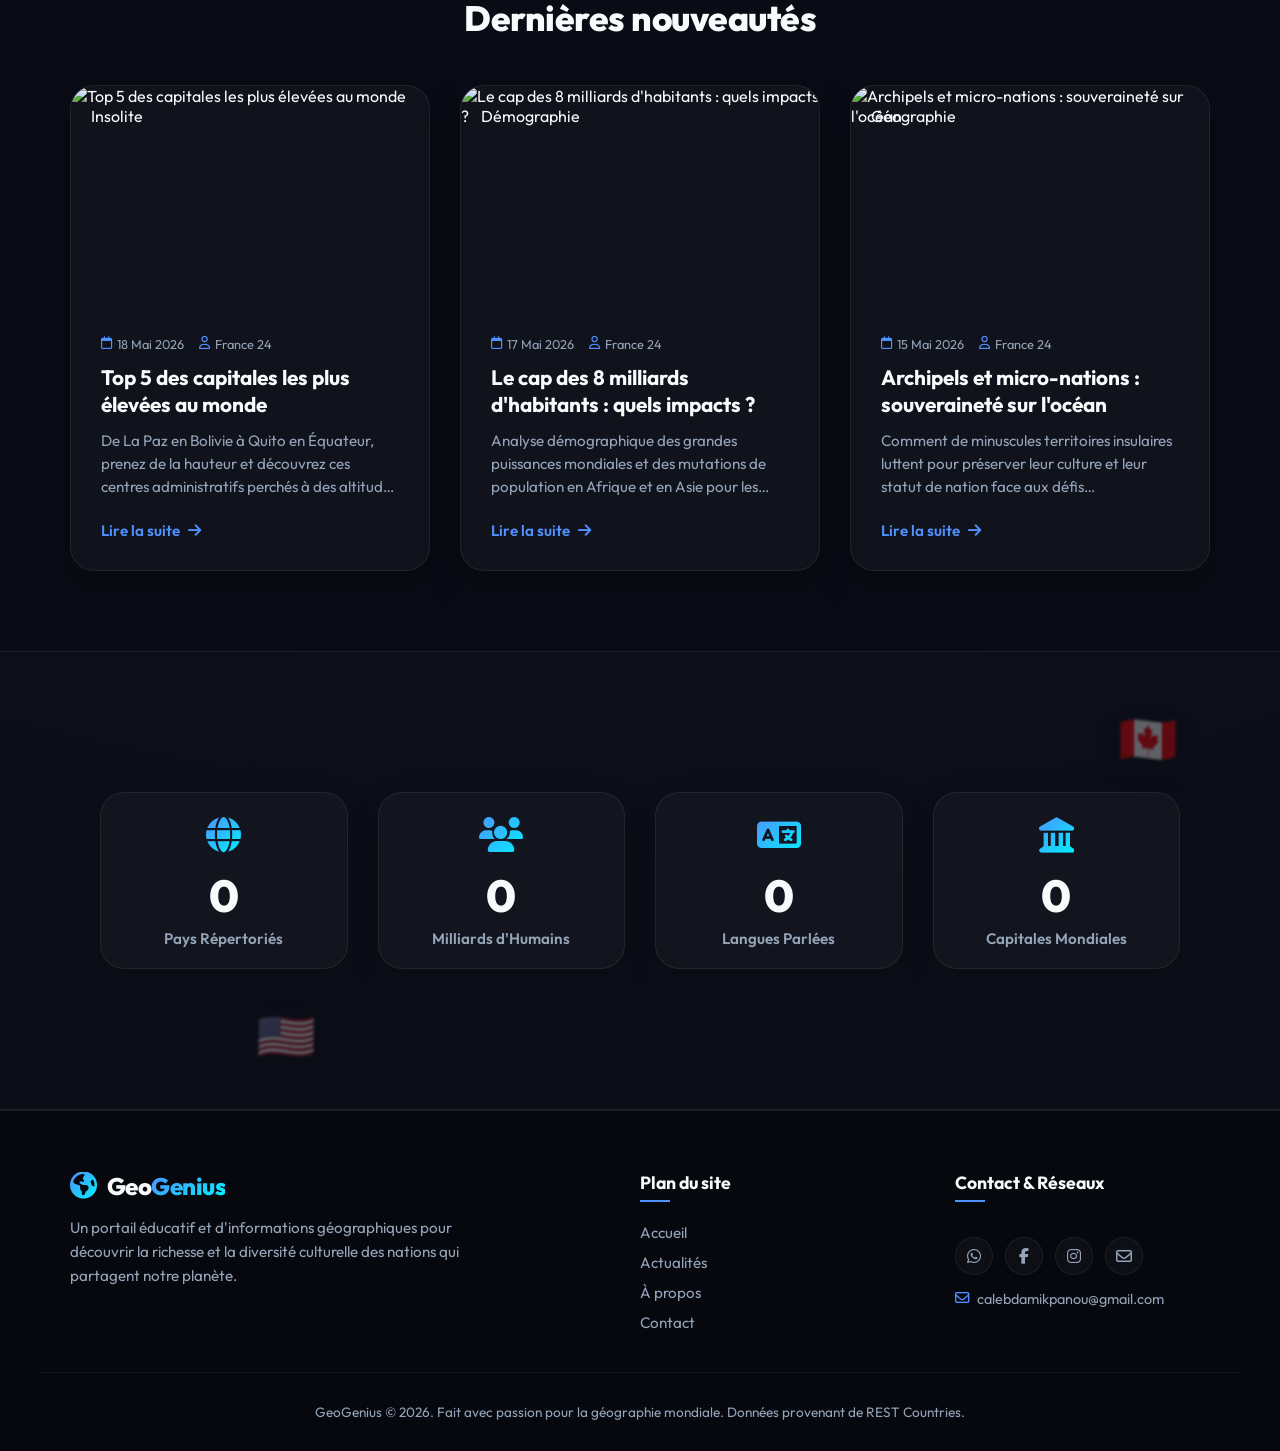
==== commit ecc0dcb9: "Un dernier" ====
--- a/index.html
+++ b/index.html
@@ -25,7 +25,7 @@
                 <i class="fa-solid fa-earth-americas"></i>
                 <span>Geo<span>Genius</span></span>
             </a>
-            
+
             <nav class="desktop-nav">
                 <a href="index.html" class="nav-link active">Accueil</a>
                 <a href="news.html" class="nav-link">Actualités</a>
@@ -64,9 +64,12 @@
                     <h3><i class="fa-solid fa-folder-open"></i> Catégories d'informations</h3>
                     <ul>
                         <li><a href="news.html"><i class="fa-regular fa-newspaper"></i> Actualités / Blog</a></li>
-                        <li><a href="news.html?cat=analyses"><i class="fa-solid fa-chart-line"></i> Analyses & Chroniques</a></li>
-                        <li><a href="countriesExplorer.html"><i class="fa-solid fa-map-location-dot"></i> Médiathèque (Pays & Drapeaux)</a></li>
-                        <li><a href="news.html?cat=evenements"><i class="fa-regular fa-calendar-days"></i> Événements mondiaux</a></li>
+                        <li><a href="news.html?cat=analyses"><i class="fa-solid fa-chart-line"></i> Analyses &
+                                Chroniques</a></li>
+                        <li><a href="countriesExplorer.html"><i class="fa-solid fa-map-location-dot"></i> Médiathèque
+                                (Pays & Drapeaux)</a></li>
+                        <li><a href="news.html?cat=evenements"><i class="fa-regular fa-calendar-days"></i> Événements
+                                mondiaux</a></li>
                     </ul>
                 </div>
 
@@ -75,7 +78,8 @@
                     <ul>
                         <li><a href="about.html"><i class="fa-regular fa-address-card"></i> Qui sommes-nous ?</a></li>
                         <li><a href="about.html#mission"><i class="fa-solid fa-bullseye"></i> Notre Mission</a></li>
-                        <li><a href="about.html#organisation"><i class="fa-solid fa-sitemap"></i> Notre Organisation</a></li>
+                        <li><a href="about.html#organisation"><i class="fa-solid fa-sitemap"></i> Notre Organisation</a>
+                        </li>
                     </ul>
                 </div>
 
@@ -83,7 +87,8 @@
                     <h3><i class="fa-solid fa-envelope-open-text"></i> Contact & Partenariats</h3>
                     <ul>
                         <li><a href="contact.html"><i class="fa-solid fa-pen-to-square"></i> Nous Contacter</a></li>
-                        <li><a href="contact.html#sponsors"><i class="fa-solid fa-handshake"></i> Devenir Partenaire</a></li>
+                        <li><a href="contact.html#sponsors"><i class="fa-solid fa-handshake"></i> Devenir Partenaire</a>
+                        </li>
                     </ul>
                 </div>
             </nav>
@@ -116,7 +121,8 @@
                     <span class="text-slide">Explorez le Monde,</span>
                     <span class="text-slide highlight">Décryptez les Nations</span>
                 </h1>
-                <p class="hero-subtitle">Votre portail d'actualités mondiales, de géopolitique, de statistiques démographiques et de culture générale.</p>
+                <p class="hero-subtitle">Votre portail d'actualités mondiales, de géopolitique, de statistiques
+                    démographiques et de culture générale.</p>
                 <div class="hero-ctas">
                     <a href="countriesExplorer.html" class="hero-btn primary-btn">
                         <span>Lancer l'Explorateur</span>
@@ -138,25 +144,22 @@
                     <h2>L'information majeure</h2>
                 </div>
 
-                <div class="featured-card">
-                    <div class="featured-img-wrapper">
-                        <div class="featured-gradient"></div>
-                        <img src="https://images.unsplash.com/photo-1451187580459-43490279c0fa?q=80&w=800&auto=format&fit=crop" alt="Vue satellite de la terre" class="featured-image">
-                    </div>
+                <div class="featured-card skeleton-featured">
+                    <div class="featured-img-wrapper skeleton"></div>
                     <div class="featured-info">
                         <div class="meta-row">
-                            <span class="meta-item"><i class="fa-regular fa-calendar"></i> 19 Mai 2026</span>
-                            <span class="meta-item"><i class="fa-regular fa-clock"></i> 6 min de lecture</span>
-                            <span class="meta-item author"><i class="fa-regular fa-user"></i> Par Caleb K.</span>
+                            <div class="skeleton-text skeleton" style="width: 100px; height: 12px; margin-bottom: 0;">
+                            </div>
+                            <div class="skeleton-text skeleton" style="width: 80px; height: 12px; margin-bottom: 0;">
+                            </div>
+                            <div class="skeleton-text skeleton" style="width: 60px; height: 12px; margin-bottom: 0;">
+                            </div>
                         </div>
-                        <h3>Le mystère des pays sans capitale officielle</h3>
-                        <p class="summary">
-                            Si la majorité des nations du globe possèdent une capitale bien établie, certains territoires font exception. Entre décentralisation extrême, capitales de facto et absence totale de chef-lieu désigné par la Constitution, découvrez ces nations insolites qui bousculent la géographie politique traditionnelle.
-                        </p>
-                        <a href="news.html?id=1" class="read-more-btn">
-                            <span>Lire l'article complet</span>
-                            <i class="fa-solid fa-arrow-right"></i>
-                        </a>
+                        <div class="skeleton-title skeleton" style="margin-top: 15px;"></div>
+                        <div class="skeleton-text skeleton"></div>
+                        <div class="skeleton-text skeleton" style="width: 90%;"></div>
+                        <div class="skeleton-text skeleton"
+                            style="width: 40%; height: 35px; border-radius: var(--radius-md); margin-top: 15px;"></div>
                     </div>
                 </div>
             </div>
@@ -171,54 +174,48 @@
                 </div>
 
                 <div class="news-grid">
-                    <!-- Article 1 -->
-                    <article class="news-card">
-                        <div class="card-img-wrapper">
-                            <span class="card-badge info">Insolite</span>
-                            <img src="https://images.unsplash.com/photo-1548013146-72479768bada?q=80&w=500&auto=format&fit=crop" alt="Taj Mahal, Inde" class="card-image">
-                        </div>
+                    <!-- Squelette 1 -->
+                    <article class="news-card skeleton-card">
+                        <div class="card-img-wrapper skeleton"></div>
                         <div class="card-body">
                             <div class="card-meta">
-                                <span><i class="fa-regular fa-calendar"></i> 18 Mai 2026</span>
-                                <span><i class="fa-regular fa-user"></i> Rédaction</span>
-                            </div>
-                            <h4>Top 5 des capitales les plus élevées au monde</h4>
-                            <p class="card-excerpt">De La Paz en Bolivie à Quito en Équateur, prenez de la hauteur et découvrez ces centres administratifs perchés à des altitudes record.</p>
-                            <a href="news.html?id=2" class="card-link">Lire la suite <i class="fa-solid fa-arrow-right"></i></a>
+                                <div class="skeleton-text skeleton" style="width: 80px; height: 12px;"></div>
+                            </div>
+                            <div class="skeleton-title skeleton" style="height: 18px; margin-top: 10px;"></div>
+                            <div class="skeleton-text skeleton"></div>
+                            <div class="skeleton-text skeleton" style="width: 85%;"></div>
+                            <div class="skeleton-text skeleton" style="width: 40%; height: 14px; margin-top: 15px;">
+                            </div>
                         </div>
                     </article>
 
-                    <!-- Article 2 -->
-                    <article class="news-card">
-                        <div class="card-img-wrapper">
-                            <span class="card-badge success">Démographie</span>
-                            <img src="https://images.unsplash.com/photo-1444703686981-a3abbc4d4fe3?q=80&w=500&auto=format&fit=crop" alt="Foule urbaine à Tokyo" class="card-image">
-                        </div>
+                    <!-- Squelette 2 -->
+                    <article class="news-card skeleton-card">
+                        <div class="card-img-wrapper skeleton"></div>
                         <div class="card-body">
                             <div class="card-meta">
-                                <span><i class="fa-regular fa-calendar"></i> 17 Mai 2026</span>
-                                <span><i class="fa-regular fa-user"></i> Analyse</span>
-                            </div>
-                            <h4>Le cap des 8 milliards d'habitants : quels impacts ?</h4>
-                            <p class="card-excerpt">Analyse démographique des grandes puissances mondiales et des mutations de population en Afrique et en Asie pour les décennies à venir.</p>
-                            <a href="news.html?id=3" class="card-link">Lire la suite <i class="fa-solid fa-arrow-right"></i></a>
+                                <div class="skeleton-text skeleton" style="width: 80px; height: 12px;"></div>
+                            </div>
+                            <div class="skeleton-title skeleton" style="height: 18px; margin-top: 10px;"></div>
+                            <div class="skeleton-text skeleton"></div>
+                            <div class="skeleton-text skeleton" style="width: 85%;"></div>
+                            <div class="skeleton-text skeleton" style="width: 40%; height: 14px; margin-top: 15px;">
+                            </div>
                         </div>
                     </article>
 
-                    <!-- Article 3 -->
-                    <article class="news-card">
-                        <div class="card-img-wrapper">
-                            <span class="card-badge primary">Géographie</span>
-                            <img src="https://images.unsplash.com/photo-1507525428034-b723cf961d3e?q=80&w=500&auto=format&fit=crop" alt="Îles tropicales" class="card-image">
-                        </div>
+                    <!-- Squelette 3 -->
+                    <article class="news-card skeleton-card">
+                        <div class="card-img-wrapper skeleton"></div>
                         <div class="card-body">
                             <div class="card-meta">
-                                <span><i class="fa-regular fa-calendar"></i> 15 Mai 2026</span>
-                                <span><i class="fa-regular fa-user"></i> Culture</span>
-                            </div>
-                            <h4>Archipels et micro-nations : souveraineté sur l'océan</h4>
-                            <p class="card-excerpt">Comment de minuscules territoires insulaires luttent pour préserver leur culture et leur statut de nation face aux défis environnementaux modernes.</p>
-                            <a href="news.html?id=4" class="card-link">Lire la suite <i class="fa-solid fa-arrow-right"></i></a>
+                                <div class="skeleton-text skeleton" style="width: 80px; height: 12px;"></div>
+                            </div>
+                            <div class="skeleton-title skeleton" style="height: 18px; margin-top: 10px;"></div>
+                            <div class="skeleton-text skeleton"></div>
+                            <div class="skeleton-text skeleton" style="width: 85%;"></div>
+                            <div class="skeleton-text skeleton" style="width: 40%; height: 14px; margin-top: 15px;">
+                            </div>
                         </div>
                     </article>
                 </div>
@@ -262,9 +259,10 @@
                     <i class="fa-solid fa-earth-americas"></i>
                     <span>Geo<span>Genius</span></span>
                 </a>
-                <p>Un portail éducatif et d'informations géographiques pour découvrir la richesse et la diversité culturelle des nations qui partagent notre planète.</p>
-            </div>
-            
+                <p>Un portail éducatif et d'informations géographiques pour découvrir la richesse et la diversité
+                    culturelle des nations qui partagent notre planète.</p>
+            </div>
+
             <div class="footer-links">
                 <h4>Plan du site</h4>
                 <ul>
@@ -274,24 +272,27 @@
                     <li><a href="contact.html">Contact</a></li>
                 </ul>
             </div>
-
             <div class="footer-contact">
                 <h4>Contact & Réseaux</h4>
                 <div class="footer-socials">
-                    <a href="https://wa.me/22990000000" target="_blank" class="social-link whatsapp" aria-label="WhatsApp">
+                    <a href="https://wa.me/2290196541463" target="_blank" class="social-link whatsapp"
+                        aria-label="WhatsApp">
                         <i class="fa-brands fa-whatsapp"></i>
                     </a>
-                    <a href="https://facebook.com" target="_blank" class="social-link facebook" aria-label="Facebook">
+                    <a href="https://m.me/Caleb_Kpanou" target="_blank" class="social-link facebook"
+                        aria-label="Facebook">
                         <i class="fa-brands fa-facebook-f"></i>
                     </a>
-                    <a href="https://instagram.com" target="_blank" class="social-link instagram" aria-label="Instagram">
+                    <a href="https://ig.me/m/Caleb_Kpanou" target="_blank" class="social-link instagram"
+                        aria-label="Instagram">
                         <i class="fa-brands fa-instagram"></i>
                     </a>
-                    <a href="mailto:caleb.kpanou@gmail.com" class="social-link gmail" aria-label="Gmail">
+                    <a href="https://mail.google.com/mail/?view=cm&fs=1&to=calebdamikpanou@gmail.com&su=Contact%20depuis%20le%20site"
+                        target="_blank" class="social-link gmail" aria-label="Gmail">
                         <i class="fa-regular fa-envelope"></i>
                     </a>
                 </div>
-                <p class="email-display"><i class="fa-regular fa-envelope"></i> caleb.kpanou@gmail.com</p>
+                <p class="email-display"><i class="fa-regular fa-envelope"></i> calebdamikpanou@gmail.com</p>
             </div>
         </div>
         <div class="footer-bottom">
--- a/index.css
+++ b/index.css
@@ -1018,6 +1018,46 @@
 }
 
 /* ==========================================================================
+   LOADING SKELETONS
+   ========================================================================== */
+@keyframes shimmer {
+    0% { background-position: -200% 0; }
+    100% { background-position: 200% 0; }
+}
+
+.skeleton {
+    background: linear-gradient(90deg, 
+        rgba(255, 255, 255, 0.02) 25%, 
+        rgba(255, 255, 255, 0.08) 37%, 
+        rgba(255, 255, 255, 0.02) 63%
+    );
+    background-size: 200% 100%;
+    animation: shimmer 1.5s infinite;
+}
+
+.skeleton-text {
+    height: 12px;
+    border-radius: var(--radius-sm);
+    margin-bottom: 8px;
+    width: 100%;
+}
+
+.skeleton-title {
+    height: 22px;
+    border-radius: var(--radius-sm);
+    margin-bottom: 12px;
+    width: 80%;
+}
+
+.skeleton-featured {
+    pointer-events: none;
+}
+
+.skeleton-card {
+    pointer-events: none;
+}
+
+/* ==========================================================================
    RESPONSIVE DESIGN
    ========================================================================== */
 @media (max-width: 1024px) {
@@ -1060,9 +1100,14 @@
         font-size: 1.1rem;
     }
     
+    .header-container {
+        padding: 0 20px;
+    }
+    
     .footer-container {
         grid-template-columns: 1fr;
         gap: 40px;
+        padding: 0 20px 40px 20px;
     }
     
     .stats-grid {
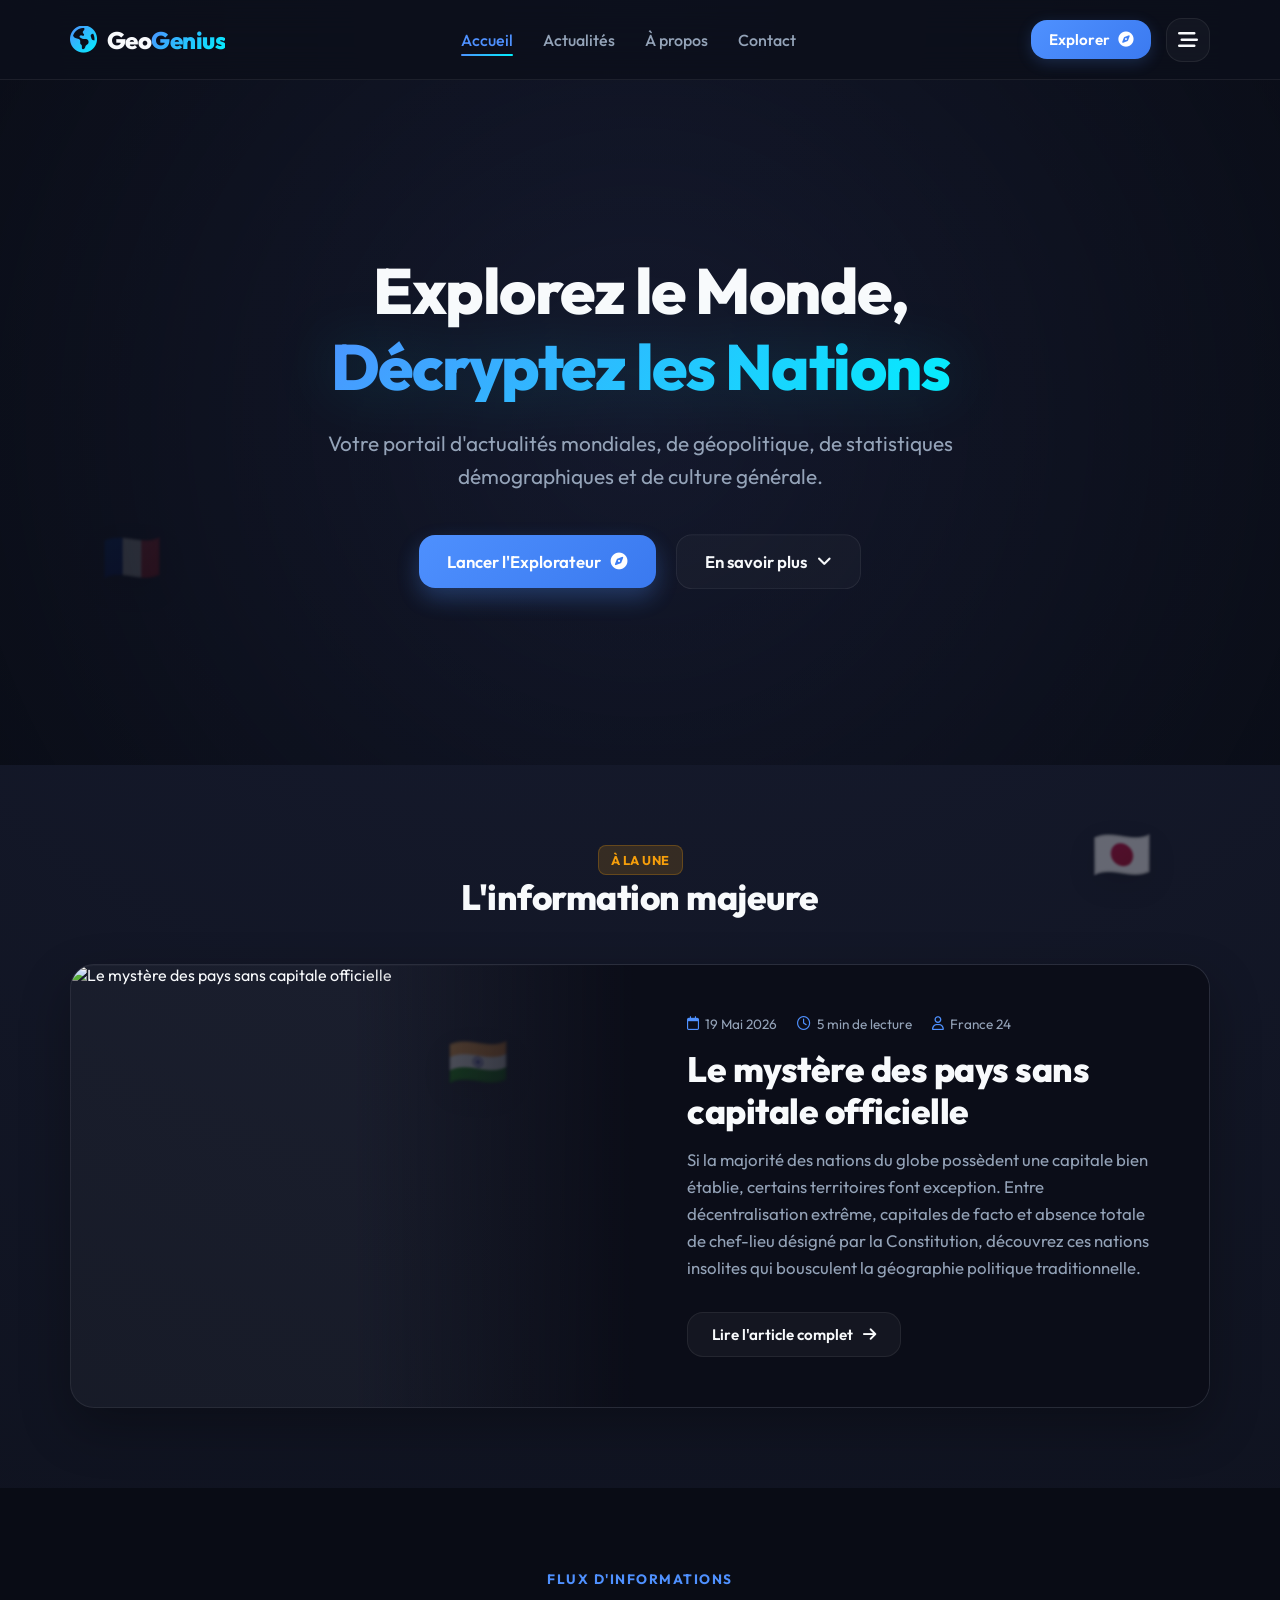
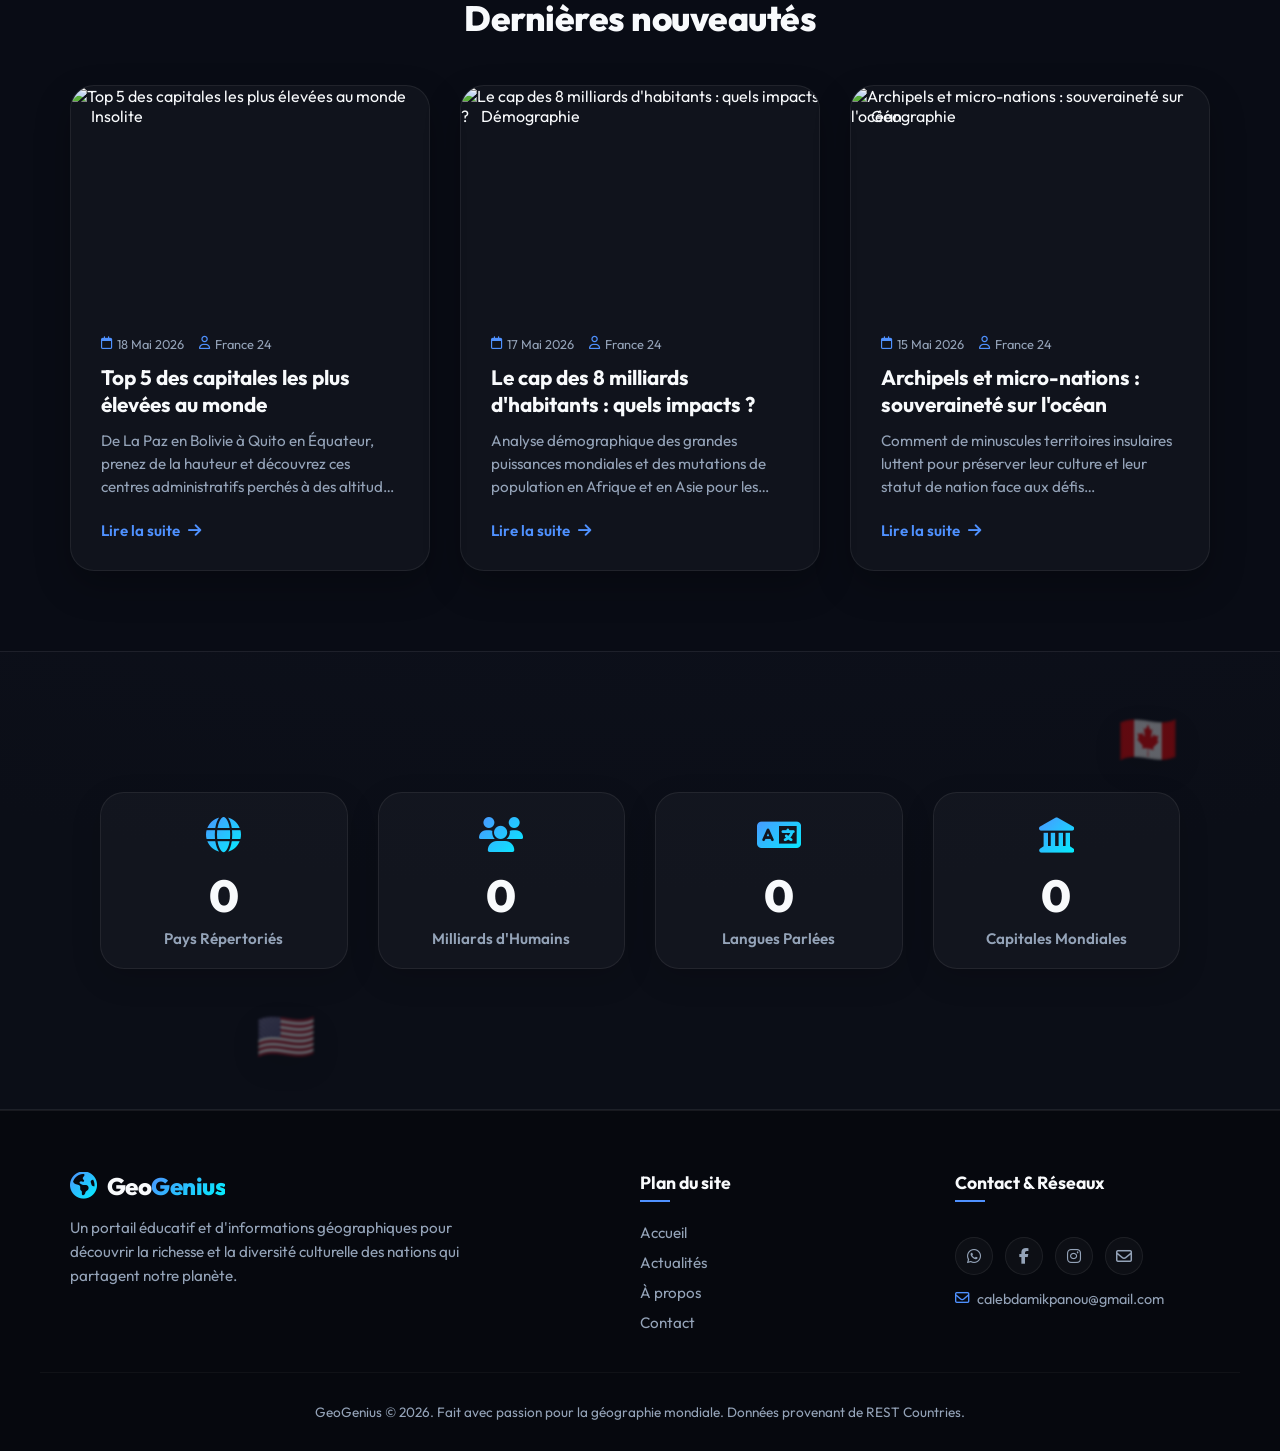
==== commit f540b081: "Un autre et un autre" ====
--- a/index.html
+++ b/index.html
@@ -294,7 +294,7 @@
                 </div>
                 <p class="email-display"><i class="fa-regular fa-envelope"></i> calebdamikpanou@gmail.com</p>
             </div>
-        </div>
+        </div> 
         <div class="footer-bottom">
             <p>GeoGenius © 2026. Fait avec passion pour la géographie mondiale. Données provenant de REST Countries.</p>
         </div>
